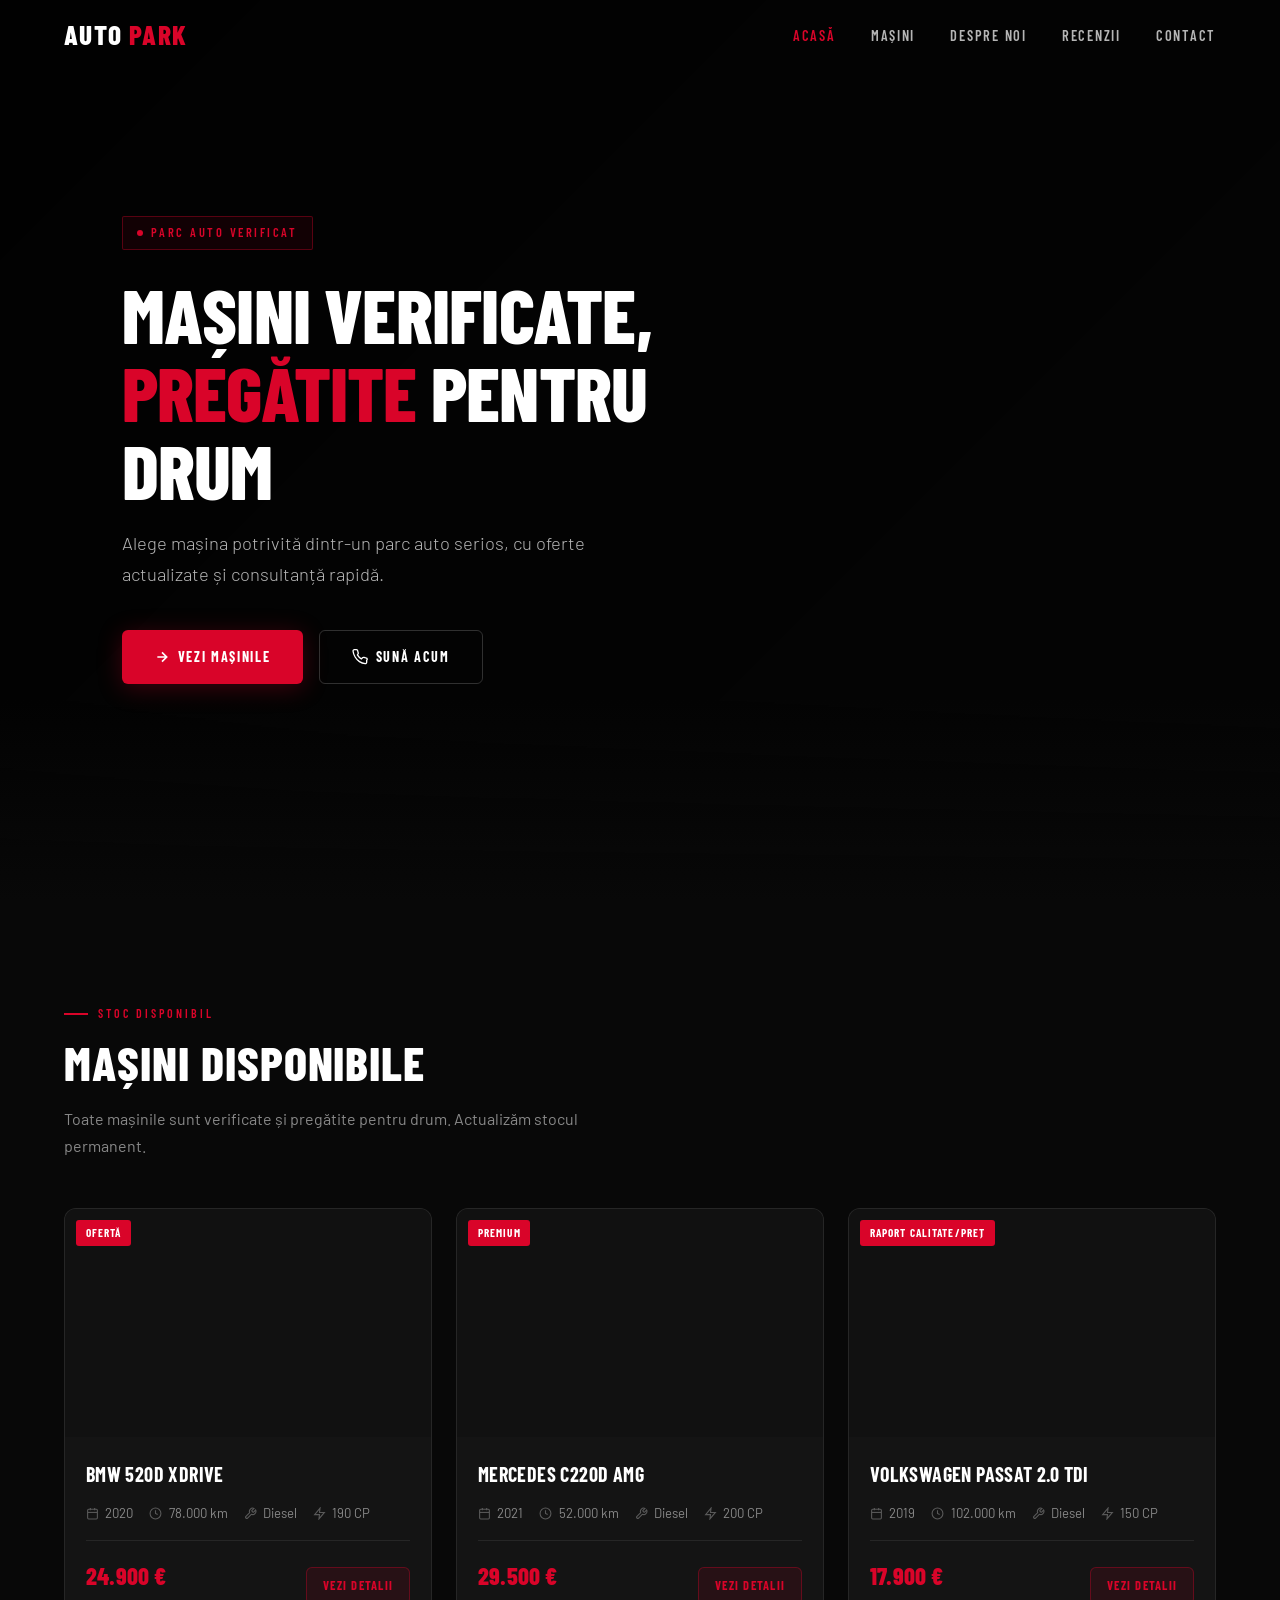
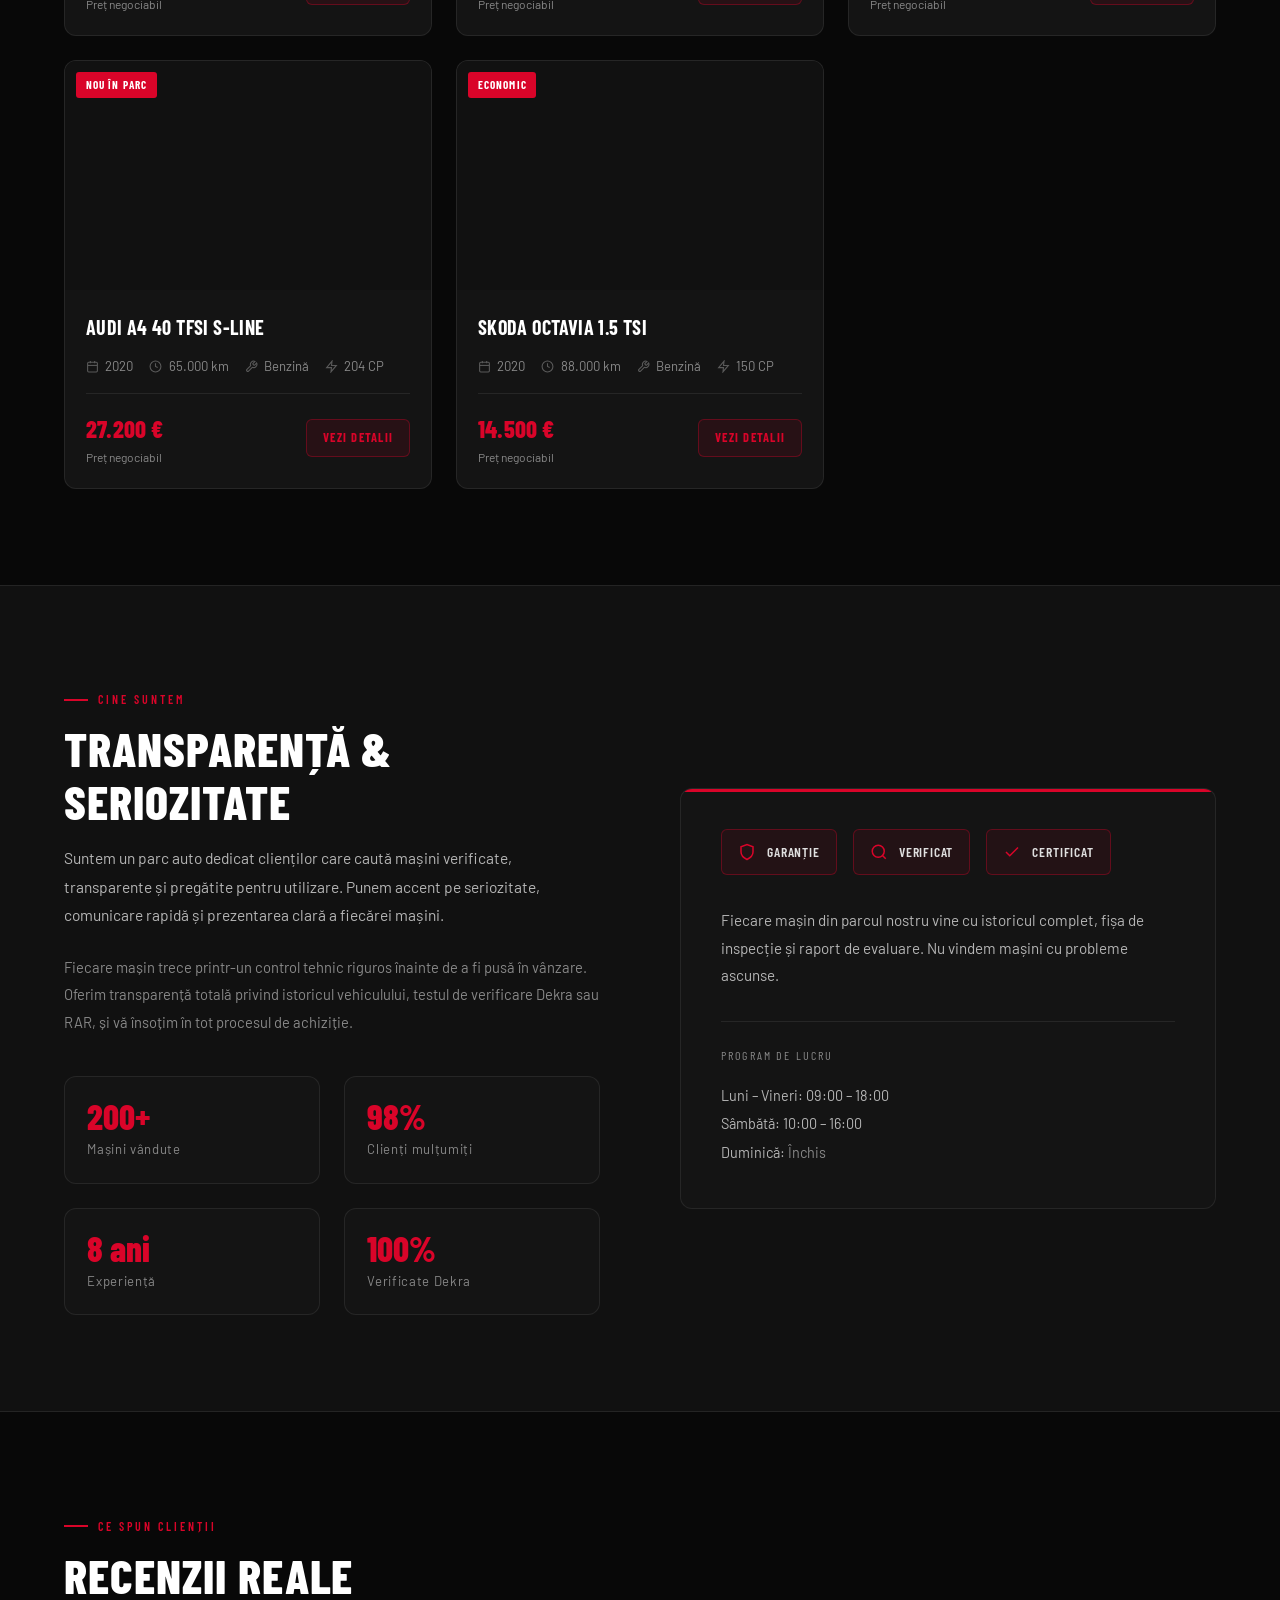
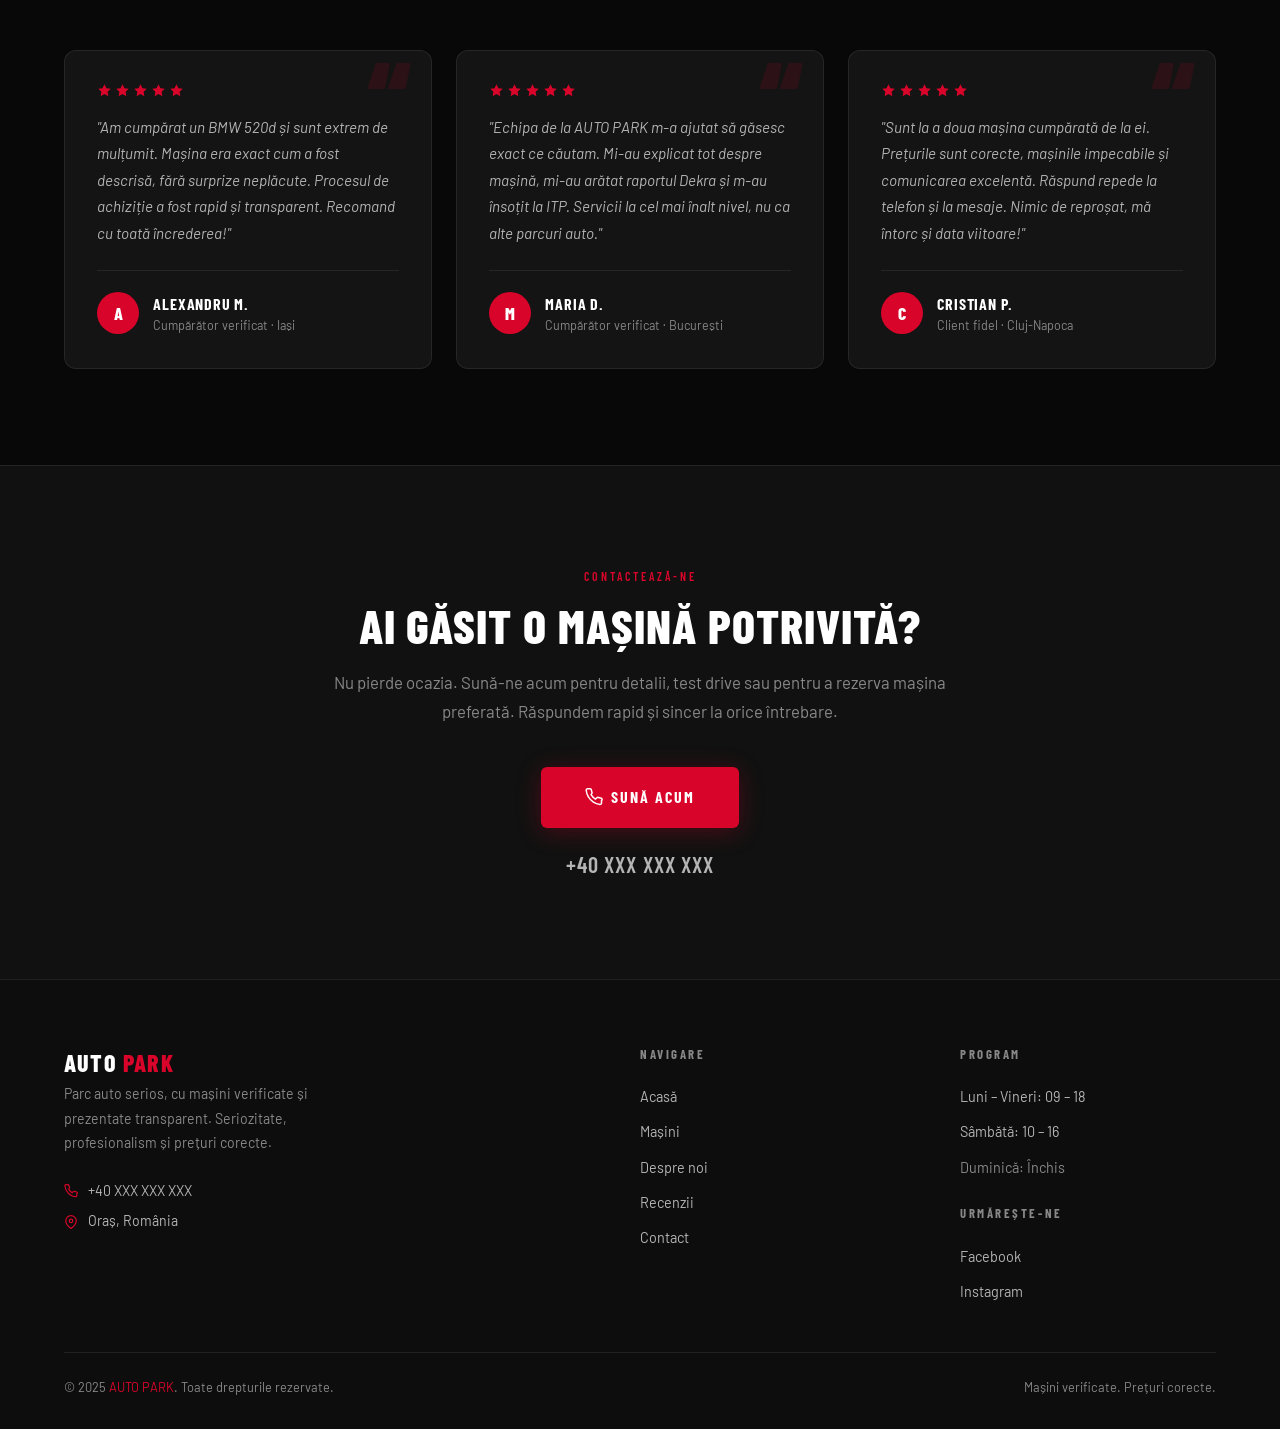
==== index.html @ 34a56a8b "Add files via upload" ====
<!DOCTYPE html>
<html lang="ro">
<head>
  <meta charset="UTF-8">
  <meta name="viewport" content="width=device-width, initial-scale=1.0">

  <!-- SEO Meta Tags -->
  <title>Parc Auto | Mașini Verificate de Vânzare</title>
  <meta name="description" content="Descoperă mașini verificate, pregătite pentru drum, disponibile într-un parc auto serios. Vezi ofertele și sună pentru detalii.">
  <meta name="keywords" content="parc auto, masini de vanzare, autoturisme second hand, dealer auto, masini verificate">
  <meta name="author" content="AUTO PARK">
  <meta name="robots" content="index, follow">

  <!-- Open Graph -->
  <meta property="og:title" content="Parc Auto | Mașini Verificate de Vânzare">
  <meta property="og:description" content="Descoperă mașini verificate, pregătite pentru drum, disponibile într-un parc auto serios. Vezi ofertele și sună pentru detalii.">
  <meta property="og:type" content="website">
  <meta property="og:url" content="https://autopark.ro/">
  <meta property="og:image" content="masina1.jpg">

  <link rel="stylesheet" href="style.css">
</head>
<body data-page="index">

  <!-- ===== NAVBAR ===== -->
  <nav class="navbar" id="navbar">
    <a href="index.html" class="nav-logo">AUTO <span>PARK</span></a>
    <ul class="nav-links">
      <li><a href="index.html" class="active">Acasă</a></li>
      <li><a href="#masini">Mașini</a></li>
      <li><a href="#despre">Despre noi</a></li>
      <li><a href="#recenzii">Recenzii</a></li>
      <li><a href="#contact">Contact</a></li>
    </ul>
    <button class="hamburger" id="hamburger" aria-label="Meniu" aria-expanded="false">
      <span></span><span></span><span></span>
    </button>
  </nav>

  <!-- Mobile Menu -->
  <nav class="mobile-menu" id="mobileMenu" aria-label="Meniu mobil">
    <a href="index.html">Acasă</a>
    <a href="#masini">Mașini</a>
    <a href="#despre">Despre noi</a>
    <a href="#recenzii">Recenzii</a>
    <a href="#contact">Contact</a>
  </nav>

  <!-- ===== HERO ===== -->
  <section class="hero">
    <div class="hero-video-wrap">
      <video
        src="video.mp4"
        autoplay
        muted
        loop
        playsinline
        preload="auto"
        aria-hidden="true"
      ></video>
    </div>
    <div class="hero-overlay"></div>
    <div class="hero-content">
      <div class="hero-badge fade-in-up">Parc auto verificat</div>
      <h1 class="hero-title fade-in-up delay-1">
        Mașini verificate,<br><em>pregătite</em> pentru drum
      </h1>
      <p class="hero-subtitle fade-in-up delay-2">
        Alege mașina potrivită dintr-un parc auto serios, cu oferte actualizate și consultanță rapidă.
      </p>
      <div class="hero-actions fade-in-up delay-3">
        <a href="#masini" class="btn btn-primary">
          <svg width="16" height="16" viewBox="0 0 24 24" fill="none" stroke="currentColor" stroke-width="2.5"><path d="M5 12h14M12 5l7 7-7 7"/></svg>
          Vezi mașinile
        </a>
        <a href="tel:+40XXXXXXXXX" class="btn btn-outline">
          <svg width="16" height="16" viewBox="0 0 24 24" fill="none" stroke="currentColor" stroke-width="2"><path d="M22 16.92v3a2 2 0 0 1-2.18 2 19.79 19.79 0 0 1-8.63-3.07A19.5 19.5 0 0 1 4.69 12a19.79 19.79 0 0 1-3.07-8.67A2 2 0 0 1 3.59 1h3a2 2 0 0 1 2 1.72c.127.96.361 1.903.7 2.81a2 2 0 0 1-.45 2.11L8.09 8.91a16 16 0 0 0 5.94 5.94l1.77-1.77a2 2 0 0 1 2.11-.45c.907.339 1.85.573 2.81.7A2 2 0 0 1 22 16.92z"/></svg>
          Sună acum
        </a>
      </div>
    </div>
  </section>

  <!-- ===== CARS SECTION ===== -->
  <section class="cars-section" id="masini">
    <div class="cars-header">
      <div>
        <div class="section-label">Stoc disponibil</div>
        <h2 class="section-title">Mașini disponibile</h2>
        <p class="section-sub">Toate mașinile sunt verificate și pregătite pentru drum. Actualizăm stocul permanent.</p>
      </div>
    </div>
    <div class="cars-grid" id="carsGrid">
      <!-- populated by script.js -->
    </div>
  </section>

  <!-- ===== DESPRE NOI ===== -->
  <section class="about-section" id="despre">
    <div class="about-inner">
      <div class="about-text">
        <div class="section-label">Cine suntem</div>
        <h2 class="section-title">Transparență &amp; seriozitate</h2>
        <p style="color: var(--muted-light); line-height: 1.85; margin-bottom: 1.5rem; font-size: 0.97rem;">
          Suntem un parc auto dedicat clienților care caută mașini verificate, transparente și pregătite pentru utilizare. Punem accent pe seriozitate, comunicare rapidă și prezentarea clară a fiecărei mașini.
        </p>
        <p style="color: var(--muted); line-height: 1.85; font-size: 0.92rem;">
          Fiecare mașin trece printr-un control tehnic riguros înainte de a fi pusă în vânzare. Oferim transparență totală privind istoricul vehiculului, testul de verificare Dekra sau RAR, și vă însoțim în tot procesul de achiziție.
        </p>

        <div class="about-stats">
          <div class="stat-box">
            <div class="stat-number">200+</div>
            <div class="stat-label">Mașini vândute</div>
          </div>
          <div class="stat-box">
            <div class="stat-number">98%</div>
            <div class="stat-label">Clienți mulțumiți</div>
          </div>
          <div class="stat-box">
            <div class="stat-number">8 ani</div>
            <div class="stat-label">Experiență</div>
          </div>
          <div class="stat-box">
            <div class="stat-number">100%</div>
            <div class="stat-label">Verificate Dekra</div>
          </div>
        </div>
      </div>

      <div class="about-visual">
        <div class="about-visual-card">
          <div class="about-icon-row">
            <div class="about-icon-item">
              <svg viewBox="0 0 24 24" fill="none" stroke="currentColor" stroke-width="2"><path d="M12 22s8-4 8-10V5l-8-3-8 3v7c0 6 8 10 8 10z"/></svg>
              <span>Garanție</span>
            </div>
            <div class="about-icon-item">
              <svg viewBox="0 0 24 24" fill="none" stroke="currentColor" stroke-width="2"><circle cx="11" cy="11" r="8"/><line x1="21" y1="21" x2="16.65" y2="16.65"/></svg>
              <span>Verificat</span>
            </div>
            <div class="about-icon-item">
              <svg viewBox="0 0 24 24" fill="none" stroke="currentColor" stroke-width="2"><polyline points="20 6 9 17 4 12"/></svg>
              <span>Certificat</span>
            </div>
          </div>
          <p class="about-desc">
            Fiecare mașin din parcul nostru vine cu istoricul complet, fișa de inspecție și raport de evaluare. Nu vindem mașini cu probleme ascunse.
          </p>
          <div style="margin-top: 2rem; padding-top: 1.5rem; border-top: 1px solid var(--border);">
            <div style="font-family: var(--font-display); font-size: 0.75rem; letter-spacing: 0.18em; text-transform: uppercase; color: var(--muted); margin-bottom: 1rem;">Program de lucru</div>
            <div style="font-size: 0.9rem; color: var(--muted-light); line-height: 2;">
              Luni – Vineri: 09:00 – 18:00<br>
              Sâmbătă: 10:00 – 16:00<br>
              Duminică: <span style="color: var(--muted);">Închis</span>
            </div>
          </div>
        </div>
      </div>
    </div>
  </section>

  <!-- ===== RECENZII ===== -->
  <section class="reviews-section" id="recenzii">
    <div class="section-label">Ce spun clienții</div>
    <h2 class="section-title">Recenzii reale</h2>

    <div class="reviews-grid">

      <div class="review-card">
        <div class="review-stars">
          <svg viewBox="0 0 24 24"><path d="M12 2l3.09 6.26L22 9.27l-5 4.87 1.18 6.88L12 17.77l-6.18 3.25L7 14.14 2 9.27l6.91-1.01L12 2z"/></svg>
          <svg viewBox="0 0 24 24"><path d="M12 2l3.09 6.26L22 9.27l-5 4.87 1.18 6.88L12 17.77l-6.18 3.25L7 14.14 2 9.27l6.91-1.01L12 2z"/></svg>
          <svg viewBox="0 0 24 24"><path d="M12 2l3.09 6.26L22 9.27l-5 4.87 1.18 6.88L12 17.77l-6.18 3.25L7 14.14 2 9.27l6.91-1.01L12 2z"/></svg>
          <svg viewBox="0 0 24 24"><path d="M12 2l3.09 6.26L22 9.27l-5 4.87 1.18 6.88L12 17.77l-6.18 3.25L7 14.14 2 9.27l6.91-1.01L12 2z"/></svg>
          <svg viewBox="0 0 24 24"><path d="M12 2l3.09 6.26L22 9.27l-5 4.87 1.18 6.88L12 17.77l-6.18 3.25L7 14.14 2 9.27l6.91-1.01L12 2z"/></svg>
        </div>
        <p class="review-text">
          "Am cumpărat un BMW 520d și sunt extrem de mulțumit. Mașina era exact cum a fost descrisă, fără surprize neplăcute. Procesul de achiziție a fost rapid și transparent. Recomand cu toată încrederea!"
        </p>
        <div class="review-author">
          <div class="review-avatar">A</div>
          <div>
            <div class="review-name">Alexandru M.</div>
            <div class="review-meta">Cumpărător verificat · Iași</div>
          </div>
        </div>
      </div>

      <div class="review-card">
        <div class="review-stars">
          <svg viewBox="0 0 24 24"><path d="M12 2l3.09 6.26L22 9.27l-5 4.87 1.18 6.88L12 17.77l-6.18 3.25L7 14.14 2 9.27l6.91-1.01L12 2z"/></svg>
          <svg viewBox="0 0 24 24"><path d="M12 2l3.09 6.26L22 9.27l-5 4.87 1.18 6.88L12 17.77l-6.18 3.25L7 14.14 2 9.27l6.91-1.01L12 2z"/></svg>
          <svg viewBox="0 0 24 24"><path d="M12 2l3.09 6.26L22 9.27l-5 4.87 1.18 6.88L12 17.77l-6.18 3.25L7 14.14 2 9.27l6.91-1.01L12 2z"/></svg>
          <svg viewBox="0 0 24 24"><path d="M12 2l3.09 6.26L22 9.27l-5 4.87 1.18 6.88L12 17.77l-6.18 3.25L7 14.14 2 9.27l6.91-1.01L12 2z"/></svg>
          <svg viewBox="0 0 24 24"><path d="M12 2l3.09 6.26L22 9.27l-5 4.87 1.18 6.88L12 17.77l-6.18 3.25L7 14.14 2 9.27l6.91-1.01L12 2z"/></svg>
        </div>
        <p class="review-text">
          "Echipa de la AUTO PARK m-a ajutat să găsesc exact ce căutam. Mi-au explicat tot despre mașină, mi-au arătat raportul Dekra și m-au însoțit la ITP. Servicii la cel mai înalt nivel, nu ca alte parcuri auto."
        </p>
        <div class="review-author">
          <div class="review-avatar">M</div>
          <div>
            <div class="review-name">Maria D.</div>
            <div class="review-meta">Cumpărător verificat · București</div>
          </div>
        </div>
      </div>

      <div class="review-card">
        <div class="review-stars">
          <svg viewBox="0 0 24 24"><path d="M12 2l3.09 6.26L22 9.27l-5 4.87 1.18 6.88L12 17.77l-6.18 3.25L7 14.14 2 9.27l6.91-1.01L12 2z"/></svg>
          <svg viewBox="0 0 24 24"><path d="M12 2l3.09 6.26L22 9.27l-5 4.87 1.18 6.88L12 17.77l-6.18 3.25L7 14.14 2 9.27l6.91-1.01L12 2z"/></svg>
          <svg viewBox="0 0 24 24"><path d="M12 2l3.09 6.26L22 9.27l-5 4.87 1.18 6.88L12 17.77l-6.18 3.25L7 14.14 2 9.27l6.91-1.01L12 2z"/></svg>
          <svg viewBox="0 0 24 24"><path d="M12 2l3.09 6.26L22 9.27l-5 4.87 1.18 6.88L12 17.77l-6.18 3.25L7 14.14 2 9.27l6.91-1.01L12 2z"/></svg>
          <svg viewBox="0 0 24 24"><path d="M12 2l3.09 6.26L22 9.27l-5 4.87 1.18 6.88L12 17.77l-6.18 3.25L7 14.14 2 9.27l6.91-1.01L12 2z"/></svg>
        </div>
        <p class="review-text">
          "Sunt la a doua mașina cumpărată de la ei. Prețurile sunt corecte, mașinile impecabile și comunicarea excelentă. Răspund repede la telefon și la mesaje. Nimic de reproșat, mă întorc și data viitoare!"
        </p>
        <div class="review-author">
          <div class="review-avatar">C</div>
          <div>
            <div class="review-name">Cristian P.</div>
            <div class="review-meta">Client fidel · Cluj-Napoca</div>
          </div>
        </div>
      </div>

    </div>
  </section>

  <!-- ===== CONTACT / CTA ===== -->
  <section class="cta-section" id="contact">
    <div class="cta-inner">
      <div class="section-label">Contactează-ne</div>
      <h2 class="section-title">Ai găsit o mașină potrivită?</h2>
      <p>
        Nu pierde ocazia. Sună-ne acum pentru detalii, test drive sau pentru a rezerva mașina preferată. Răspundem rapid și sincer la orice întrebare.
      </p>
      <a href="tel:+40XXXXXXXXX" class="btn btn-primary btn-lg">
        <svg width="18" height="18" viewBox="0 0 24 24" fill="none" stroke="currentColor" stroke-width="2"><path d="M22 16.92v3a2 2 0 0 1-2.18 2 19.79 19.79 0 0 1-8.63-3.07A19.5 19.5 0 0 1 4.69 12a19.79 19.79 0 0 1-3.07-8.67A2 2 0 0 1 3.59 1h3a2 2 0 0 1 2 1.72c.127.96.361 1.903.7 2.81a2 2 0 0 1-.45 2.11L8.09 8.91a16 16 0 0 0 5.94 5.94l1.77-1.77a2 2 0 0 1 2.11-.45c.907.339 1.85.573 2.81.7A2 2 0 0 1 22 16.92z"/></svg>
        Sună acum
      </a>
      <div class="cta-number">+40 XXX XXX XXX</div>
    </div>
  </section>

  <!-- ===== FOOTER ===== -->
  <footer class="footer">
    <div class="footer-inner">
      <div class="footer-brand">
        <a href="index.html" class="nav-logo">AUTO <span>PARK</span></a>
        <p>Parc auto serios, cu mașini verificate și prezentate transparent. Seriozitate, profesionalism și prețuri corecte.</p>
        <div class="footer-contact-item">
          <svg viewBox="0 0 24 24" fill="none" stroke="currentColor" stroke-width="2"><path d="M22 16.92v3a2 2 0 0 1-2.18 2 19.79 19.79 0 0 1-8.63-3.07A19.5 19.5 0 0 1 4.69 12a19.79 19.79 0 0 1-3.07-8.67A2 2 0 0 1 3.59 1h3a2 2 0 0 1 2 1.72c.127.96.361 1.903.7 2.81a2 2 0 0 1-.45 2.11L8.09 8.91a16 16 0 0 0 5.94 5.94l1.77-1.77a2 2 0 0 1 2.11-.45c.907.339 1.85.573 2.81.7A2 2 0 0 1 22 16.92z"/></svg>
          +40 XXX XXX XXX
        </div>
        <div class="footer-contact-item">
          <svg viewBox="0 0 24 24" fill="none" stroke="currentColor" stroke-width="2"><path d="M21 10c0 7-9 13-9 13s-9-6-9-13a9 9 0 0 1 18 0z"/><circle cx="12" cy="10" r="3"/></svg>
          Oraș, România
        </div>
      </div>

      <div class="footer-col">
        <h4>Navigare</h4>
        <ul>
          <li><a href="index.html">Acasă</a></li>
          <li><a href="#masini">Mașini</a></li>
          <li><a href="#despre">Despre noi</a></li>
          <li><a href="#recenzii">Recenzii</a></li>
          <li><a href="#contact">Contact</a></li>
        </ul>
      </div>

      <div class="footer-col">
        <h4>Program</h4>
        <ul>
          <li><a href="#">Luni – Vineri: 09 – 18</a></li>
          <li><a href="#">Sâmbătă: 10 – 16</a></li>
          <li><a href="#" style="color: var(--muted);">Duminică: Închis</a></li>
        </ul>
        <div style="margin-top: 1.5rem;">
          <h4>Urmărește-ne</h4>
          <ul>
            <li><a href="#">Facebook</a></li>
            <li><a href="#">Instagram</a></li>
          </ul>
        </div>
      </div>
    </div>

    <div class="footer-bottom">
      <p class="footer-copy">© 2025 <span>AUTO PARK</span>. Toate drepturile rezervate.</p>
      <p class="footer-copy">Mașini verificate. Prețuri corecte.</p>
    </div>
  </footer>

  <script src="script.js"></script>
</body>
</html>
---- style.css ----
/* ===== FONTS ===== */
@import url('https://fonts.googleapis.com/css2?family=Barlow+Condensed:wght@400;600;700;800&family=Barlow:wght@300;400;500;600&display=swap');

/* ===== VARIABLES ===== */
:root {
  --bg: #080808;
  --bg-secondary: #111111;
  --bg-tertiary: #0d0d0d;
  --card: #141414;
  --card-hover: #1a1a1a;
  --text: #ffffff;
  --text-dim: #e0e0e0;
  --muted: #888888;
  --muted-light: #b5b5b5;
  --primary: #d90429;
  --primary-hover: #ef233c;
  --primary-dark: #a80220;
  --border: rgba(255,255,255,0.08);
  --border-hover: rgba(255,255,255,0.18);
  --border-red: rgba(217,4,41,0.35);
  --overlay: rgba(0,0,0,0.72);
  --overlay-heavy: rgba(0,0,0,0.88);
  --shadow-card: 0 4px 32px rgba(0,0,0,0.6);
  --shadow-red: 0 4px 24px rgba(217,4,41,0.28);
  --radius: 6px;
  --radius-lg: 12px;
  --font-display: 'Barlow Condensed', sans-serif;
  --font-body: 'Barlow', sans-serif;
  --nav-h: 70px;
  --transition: 0.22s cubic-bezier(0.4,0,0.2,1);
}

/* ===== RESET ===== */
*, *::before, *::after {
  margin: 0;
  padding: 0;
  box-sizing: border-box;
}

html {
  scroll-behavior: smooth;
  font-size: 16px;
}

body {
  background-color: var(--bg);
  color: var(--text);
  font-family: var(--font-body);
  line-height: 1.6;
  overflow-x: hidden;
  -webkit-font-smoothing: antialiased;
}

img {
  display: block;
  max-width: 100%;
}

a {
  text-decoration: none;
  color: inherit;
}

ul {
  list-style: none;
}

/* ===== SCROLLBAR ===== */
::-webkit-scrollbar { width: 6px; }
::-webkit-scrollbar-track { background: var(--bg); }
::-webkit-scrollbar-thumb { background: var(--primary); border-radius: 3px; }

/* ===== SELECTION ===== */
::selection { background: var(--primary); color: var(--text); }

/* ===== NAVBAR ===== */
.navbar {
  position: fixed;
  top: 0;
  left: 0;
  right: 0;
  z-index: 1000;
  height: var(--nav-h);
  display: flex;
  align-items: center;
  padding: 0 5%;
  background: transparent;
  transition: background var(--transition), box-shadow var(--transition);
}

.navbar.scrolled {
  background: rgba(8,8,8,0.97);
  box-shadow: 0 1px 0 var(--border);
  backdrop-filter: blur(12px);
  -webkit-backdrop-filter: blur(12px);
}

.nav-logo {
  font-family: var(--font-display);
  font-size: 1.7rem;
  font-weight: 800;
  letter-spacing: 0.05em;
  text-transform: uppercase;
  color: var(--text);
  flex-shrink: 0;
}

.nav-logo span {
  color: var(--primary);
}

.nav-links {
  display: flex;
  align-items: center;
  gap: 2.2rem;
  margin-left: auto;
}

.nav-links a {
  font-family: var(--font-display);
  font-size: 0.9rem;
  font-weight: 600;
  letter-spacing: 0.12em;
  text-transform: uppercase;
  color: var(--muted-light);
  transition: color var(--transition);
  position: relative;
}

.nav-links a::after {
  content: '';
  position: absolute;
  bottom: -4px;
  left: 0;
  right: 0;
  height: 2px;
  background: var(--primary);
  transform: scaleX(0);
  transition: transform var(--transition);
  transform-origin: right;
}

.nav-links a:hover {
  color: var(--text);
}

.nav-links a:hover::after {
  transform: scaleX(1);
  transform-origin: left;
}

.nav-links a.active {
  color: var(--primary);
}

.hamburger {
  display: none;
  flex-direction: column;
  justify-content: center;
  gap: 5px;
  width: 32px;
  height: 32px;
  cursor: pointer;
  margin-left: auto;
  background: none;
  border: none;
  padding: 0;
}

.hamburger span {
  display: block;
  width: 100%;
  height: 2px;
  background: var(--text);
  transition: transform var(--transition), opacity var(--transition), width var(--transition);
  transform-origin: center;
}

.hamburger.open span:nth-child(1) { transform: translateY(7px) rotate(45deg); }
.hamburger.open span:nth-child(2) { opacity: 0; width: 0; }
.hamburger.open span:nth-child(3) { transform: translateY(-7px) rotate(-45deg); }

.mobile-menu {
  display: none;
  position: fixed;
  top: var(--nav-h);
  left: 0;
  right: 0;
  background: rgba(8,8,8,0.98);
  backdrop-filter: blur(16px);
  -webkit-backdrop-filter: blur(16px);
  border-bottom: 1px solid var(--border);
  z-index: 999;
  padding: 1.5rem 5% 2rem;
  flex-direction: column;
  gap: 0;
  transform: translateY(-10px);
  opacity: 0;
  transition: opacity var(--transition), transform var(--transition);
}

.mobile-menu.open {
  display: flex;
  opacity: 1;
  transform: translateY(0);
}

.mobile-menu a {
  font-family: var(--font-display);
  font-size: 1.5rem;
  font-weight: 700;
  letter-spacing: 0.08em;
  text-transform: uppercase;
  color: var(--muted-light);
  padding: 1rem 0;
  border-bottom: 1px solid var(--border);
  transition: color var(--transition), padding-left var(--transition);
}

.mobile-menu a:hover {
  color: var(--primary);
  padding-left: 0.5rem;
}

.mobile-menu a:last-child {
  border-bottom: none;
}

/* ===== HERO ===== */
.hero {
  position: relative;
  height: 100svh;
  min-height: 600px;
  display: flex;
  align-items: center;
  overflow: hidden;
}

.hero-video-wrap {
  position: absolute;
  inset: 0;
  z-index: 0;
}

.hero-video-wrap video {
  width: 100%;
  height: 100%;
  object-fit: cover;
  object-position: center;
}

.hero-overlay {
  position: absolute;
  inset: 0;
  background: linear-gradient(
    135deg,
    rgba(0,0,0,0.82) 0%,
    rgba(0,0,0,0.55) 50%,
    rgba(0,0,0,0.4) 100%
  );
  z-index: 1;
}

.hero-overlay::after {
  content: '';
  position: absolute;
  bottom: 0;
  left: 0;
  right: 0;
  height: 200px;
  background: linear-gradient(to top, var(--bg), transparent);
}

.hero-content {
  position: relative;
  z-index: 2;
  padding: 0 5%;
  max-width: 760px;
}

.hero-badge {
  display: inline-flex;
  align-items: center;
  gap: 0.5rem;
  font-family: var(--font-display);
  font-size: 0.78rem;
  font-weight: 600;
  letter-spacing: 0.2em;
  text-transform: uppercase;
  color: var(--primary);
  border: 1px solid var(--border-red);
  border-radius: 2px;
  padding: 0.35rem 0.9rem;
  margin-bottom: 1.5rem;
  background: rgba(217,4,41,0.08);
}

.hero-badge::before {
  content: '';
  width: 6px;
  height: 6px;
  border-radius: 50%;
  background: var(--primary);
  animation: pulse-dot 1.8s ease-in-out infinite;
}

@keyframes pulse-dot {
  0%, 100% { opacity: 1; transform: scale(1); }
  50% { opacity: 0.4; transform: scale(0.7); }
}

.hero-title {
  font-family: var(--font-display);
  font-size: clamp(2.8rem, 6vw, 5.2rem);
  font-weight: 800;
  line-height: 1.02;
  letter-spacing: -0.01em;
  text-transform: uppercase;
  color: var(--text);
  margin-bottom: 1.2rem;
}

.hero-title em {
  font-style: normal;
  color: var(--primary);
}

.hero-subtitle {
  font-size: clamp(1rem, 1.8vw, 1.15rem);
  font-weight: 300;
  color: var(--muted-light);
  max-width: 500px;
  margin-bottom: 2.5rem;
  line-height: 1.7;
}

.hero-actions {
  display: flex;
  gap: 1rem;
  flex-wrap: wrap;
}

/* ===== BUTTONS ===== */
.btn {
  display: inline-flex;
  align-items: center;
  justify-content: center;
  gap: 0.5rem;
  font-family: var(--font-display);
  font-size: 0.88rem;
  font-weight: 700;
  letter-spacing: 0.12em;
  text-transform: uppercase;
  border: none;
  cursor: pointer;
  border-radius: var(--radius);
  transition: all var(--transition);
  white-space: nowrap;
  text-decoration: none;
}

.btn-primary {
  padding: 0.9rem 2rem;
  background: var(--primary);
  color: var(--text);
  box-shadow: var(--shadow-red);
}

.btn-primary:hover {
  background: var(--primary-hover);
  transform: translateY(-2px);
  box-shadow: 0 8px 32px rgba(217,4,41,0.45);
}

.btn-primary:active {
  transform: translateY(0);
}

.btn-outline {
  padding: 0.9rem 2rem;
  background: transparent;
  color: var(--text);
  border: 1px solid var(--border-hover);
}

.btn-outline:hover {
  background: rgba(255,255,255,0.06);
  border-color: rgba(255,255,255,0.3);
  transform: translateY(-2px);
}

.btn-outline-red {
  padding: 0.9rem 2rem;
  background: transparent;
  color: var(--primary);
  border: 1px solid var(--border-red);
}

.btn-outline-red:hover {
  background: rgba(217,4,41,0.1);
  border-color: var(--primary);
  transform: translateY(-2px);
}

.btn-lg {
  padding: 1.1rem 2.8rem;
  font-size: 1rem;
}

/* ===== SECTION BASE ===== */
section {
  padding: 6rem 5%;
}

.section-label {
  display: inline-flex;
  align-items: center;
  gap: 0.6rem;
  font-family: var(--font-display);
  font-size: 0.75rem;
  font-weight: 600;
  letter-spacing: 0.25em;
  text-transform: uppercase;
  color: var(--primary);
  margin-bottom: 0.8rem;
}

.section-label::before {
  content: '';
  display: block;
  width: 24px;
  height: 2px;
  background: var(--primary);
}

.section-title {
  font-family: var(--font-display);
  font-size: clamp(2rem, 4vw, 3rem);
  font-weight: 800;
  text-transform: uppercase;
  letter-spacing: 0.02em;
  color: var(--text);
  line-height: 1.1;
  margin-bottom: 1rem;
}

.section-sub {
  color: var(--muted);
  font-size: 1rem;
  max-width: 520px;
  line-height: 1.7;
}

/* ===== CARS SECTION ===== */
.cars-section {
  background: var(--bg);
}

.cars-header {
  display: flex;
  align-items: flex-end;
  justify-content: space-between;
  gap: 2rem;
  margin-bottom: 3rem;
  flex-wrap: wrap;
}

.cars-grid {
  display: grid;
  grid-template-columns: repeat(auto-fill, minmax(280px, 1fr));
  gap: 1.5rem;
}

/* ===== CAR CARD ===== */
.car-card {
  background: var(--card);
  border: 1px solid var(--border);
  border-radius: var(--radius-lg);
  overflow: hidden;
  cursor: pointer;
  transition: border-color var(--transition), transform var(--transition), box-shadow var(--transition);
  text-decoration: none;
  color: inherit;
  display: flex;
  flex-direction: column;
}

.car-card:hover {
  border-color: var(--border-red);
  transform: translateY(-6px);
  box-shadow: 0 16px 48px rgba(0,0,0,0.5), 0 0 0 1px rgba(217,4,41,0.1);
}

.car-card-img {
  position: relative;
  width: 100%;
  aspect-ratio: 16/10;
  overflow: hidden;
  background: var(--bg-secondary);
}

.car-card-img img {
  width: 100%;
  height: 100%;
  object-fit: cover;
  transition: transform 0.5s cubic-bezier(0.4,0,0.2,1);
}

.car-card:hover .car-card-img img {
  transform: scale(1.06);
}

.car-card-badge {
  position: absolute;
  top: 0.7rem;
  left: 0.7rem;
  background: var(--primary);
  color: var(--text);
  font-family: var(--font-display);
  font-size: 0.7rem;
  font-weight: 700;
  letter-spacing: 0.1em;
  text-transform: uppercase;
  padding: 0.25rem 0.6rem;
  border-radius: 3px;
}

.car-card-body {
  padding: 1.3rem;
  flex: 1;
  display: flex;
  flex-direction: column;
}

.car-card-name {
  font-family: var(--font-display);
  font-size: 1.25rem;
  font-weight: 700;
  letter-spacing: 0.02em;
  text-transform: uppercase;
  color: var(--text);
  margin-bottom: 0.8rem;
}

.car-card-specs {
  display: flex;
  flex-wrap: wrap;
  gap: 0.4rem 1rem;
  margin-bottom: 1rem;
}

.car-spec-item {
  display: flex;
  align-items: center;
  gap: 0.4rem;
  font-size: 0.82rem;
  color: var(--muted);
}

.car-spec-item svg {
  width: 13px;
  height: 13px;
  flex-shrink: 0;
  opacity: 0.6;
}

.car-card-footer {
  display: flex;
  align-items: center;
  justify-content: space-between;
  margin-top: auto;
  padding-top: 1rem;
  border-top: 1px solid var(--border);
}

.car-price {
  font-family: var(--font-display);
  font-size: 1.5rem;
  font-weight: 800;
  color: var(--primary);
  letter-spacing: 0.01em;
}

.car-price-sub {
  font-size: 0.75rem;
  color: var(--muted);
  font-weight: 400;
  letter-spacing: 0;
}

.btn-card {
  font-family: var(--font-display);
  font-size: 0.78rem;
  font-weight: 700;
  letter-spacing: 0.1em;
  text-transform: uppercase;
  color: var(--primary);
  background: rgba(217,4,41,0.1);
  border: 1px solid var(--border-red);
  padding: 0.5rem 1rem;
  border-radius: var(--radius);
  cursor: pointer;
  transition: all var(--transition);
  text-decoration: none;
  white-space: nowrap;
}

.btn-card:hover {
  background: var(--primary);
  color: var(--text);
  border-color: var(--primary);
}

/* ===== ABOUT SECTION ===== */
.about-section {
  background: var(--bg-secondary);
  border-top: 1px solid var(--border);
  border-bottom: 1px solid var(--border);
}

.about-inner {
  display: grid;
  grid-template-columns: 1fr 1fr;
  gap: 5rem;
  align-items: center;
  max-width: 1200px;
  margin: 0 auto;
}

.about-stats {
  display: grid;
  grid-template-columns: 1fr 1fr;
  gap: 1.5rem;
  margin-top: 2.5rem;
}

.stat-box {
  background: var(--card);
  border: 1px solid var(--border);
  border-radius: var(--radius-lg);
  padding: 1.4rem;
  transition: border-color var(--transition);
}

.stat-box:hover {
  border-color: var(--border-red);
}

.stat-number {
  font-family: var(--font-display);
  font-size: 2.2rem;
  font-weight: 800;
  color: var(--primary);
  line-height: 1;
  margin-bottom: 0.3rem;
}

.stat-label {
  font-size: 0.82rem;
  color: var(--muted);
  letter-spacing: 0.05em;
}

.about-visual {
  position: relative;
}

.about-visual-card {
  background: var(--card);
  border: 1px solid var(--border);
  border-radius: var(--radius-lg);
  padding: 2.5rem;
  position: relative;
  overflow: hidden;
}

.about-visual-card::before {
  content: '';
  position: absolute;
  top: 0;
  left: 0;
  right: 0;
  height: 3px;
  background: var(--primary);
}

.about-icon-row {
  display: flex;
  gap: 1rem;
  margin-bottom: 2rem;
  flex-wrap: wrap;
}

.about-icon-item {
  display: flex;
  align-items: center;
  gap: 0.7rem;
  background: rgba(217,4,41,0.08);
  border: 1px solid var(--border-red);
  border-radius: var(--radius);
  padding: 0.7rem 1rem;
}

.about-icon-item svg {
  width: 18px;
  height: 18px;
  color: var(--primary);
  flex-shrink: 0;
}

.about-icon-item span {
  font-family: var(--font-display);
  font-size: 0.85rem;
  font-weight: 600;
  letter-spacing: 0.06em;
  text-transform: uppercase;
  color: var(--text-dim);
}

.about-desc {
  font-size: 0.95rem;
  color: var(--muted-light);
  line-height: 1.8;
}

/* ===== TESTIMONIALS ===== */
.reviews-section {
  background: var(--bg);
}

.reviews-grid {
  display: grid;
  grid-template-columns: repeat(3, 1fr);
  gap: 1.5rem;
  margin-top: 3rem;
}

.review-card {
  background: var(--card);
  border: 1px solid var(--border);
  border-radius: var(--radius-lg);
  padding: 2rem;
  position: relative;
  overflow: hidden;
  transition: border-color var(--transition), transform var(--transition);
}

.review-card:hover {
  border-color: var(--border-red);
  transform: translateY(-4px);
}

.review-card::before {
  content: '\201C';
  position: absolute;
  top: -10px;
  right: 20px;
  font-family: var(--font-display);
  font-size: 7rem;
  font-weight: 800;
  color: var(--primary);
  opacity: 0.12;
  line-height: 1;
  pointer-events: none;
  user-select: none;
}

.review-stars {
  display: flex;
  gap: 3px;
  margin-bottom: 1rem;
}

.review-stars svg {
  width: 15px;
  height: 15px;
  color: var(--primary);
  fill: var(--primary);
}

.review-text {
  font-size: 0.95rem;
  color: var(--muted-light);
  line-height: 1.75;
  margin-bottom: 1.5rem;
  font-style: italic;
}

.review-author {
  display: flex;
  align-items: center;
  gap: 0.9rem;
  border-top: 1px solid var(--border);
  padding-top: 1.2rem;
}

.review-avatar {
  width: 42px;
  height: 42px;
  border-radius: 50%;
  background: var(--primary);
  display: flex;
  align-items: center;
  justify-content: center;
  font-family: var(--font-display);
  font-size: 1.1rem;
  font-weight: 800;
  color: var(--text);
  flex-shrink: 0;
}

.review-name {
  font-family: var(--font-display);
  font-size: 1rem;
  font-weight: 700;
  text-transform: uppercase;
  letter-spacing: 0.05em;
  color: var(--text);
}

.review-meta {
  font-size: 0.78rem;
  color: var(--muted);
}

/* ===== CTA SECTION ===== */
.cta-section {
  background: var(--bg-secondary);
  border-top: 1px solid var(--border);
  text-align: center;
}

.cta-inner {
  max-width: 640px;
  margin: 0 auto;
}

.cta-inner .section-label {
  justify-content: center;
}

.cta-inner .section-label::before {
  display: none;
}

.cta-inner p {
  color: var(--muted);
  font-size: 1.05rem;
  line-height: 1.75;
  margin-bottom: 2.5rem;
}

.cta-number {
  font-family: var(--font-display);
  font-size: 1.4rem;
  font-weight: 600;
  color: var(--muted-light);
  letter-spacing: 0.05em;
  margin-top: 1.2rem;
}

/* ===== FOOTER ===== */
.footer {
  background: var(--bg-tertiary);
  border-top: 1px solid var(--border);
  padding: 4rem 5% 2rem;
}

.footer-inner {
  display: grid;
  grid-template-columns: 2fr 1fr 1fr;
  gap: 4rem;
  margin-bottom: 3rem;
}

.footer-brand .nav-logo {
  font-size: 1.5rem;
  margin-bottom: 1rem;
}

.footer-brand p {
  font-size: 0.88rem;
  color: var(--muted);
  line-height: 1.75;
  max-width: 280px;
  margin-bottom: 1.5rem;
}

.footer-contact-item {
  display: flex;
  align-items: center;
  gap: 0.6rem;
  font-size: 0.88rem;
  color: var(--muted-light);
  margin-bottom: 0.5rem;
}

.footer-contact-item svg {
  width: 14px;
  height: 14px;
  color: var(--primary);
  flex-shrink: 0;
}

.footer-col h4 {
  font-family: var(--font-display);
  font-size: 0.8rem;
  font-weight: 700;
  letter-spacing: 0.2em;
  text-transform: uppercase;
  color: var(--muted);
  margin-bottom: 1.2rem;
}

.footer-col ul {
  display: flex;
  flex-direction: column;
  gap: 0.6rem;
}

.footer-col ul a {
  font-size: 0.9rem;
  color: var(--muted-light);
  transition: color var(--transition), padding-left var(--transition);
  display: inline-block;
}

.footer-col ul a:hover {
  color: var(--primary);
  padding-left: 6px;
}

.footer-bottom {
  border-top: 1px solid var(--border);
  padding-top: 1.5rem;
  display: flex;
  align-items: center;
  justify-content: space-between;
  flex-wrap: wrap;
  gap: 1rem;
}

.footer-copy {
  font-size: 0.8rem;
  color: var(--muted);
}

.footer-copy span {
  color: var(--primary);
}

/* ===== CAR.HTML SPECIFIC ===== */
.car-detail-section {
  padding-top: calc(var(--nav-h) + 2.5rem);
  padding-bottom: 5rem;
  padding-left: 5%;
  padding-right: 5%;
}

.car-detail-layout {
  display: grid;
  grid-template-columns: 1fr 400px;
  gap: 3rem;
  max-width: 1200px;
  margin: 0 auto;
  align-items: start;
}

/* ===== GALLERY ===== */
.gallery {
  position: sticky;
  top: calc(var(--nav-h) + 1.5rem);
}

.gallery-main {
  position: relative;
  width: 100%;
  aspect-ratio: 16/10;
  background: var(--card);
  border-radius: var(--radius-lg);
  overflow: hidden;
  border: 1px solid var(--border);
  margin-bottom: 0.8rem;
}

.gallery-main img {
  width: 100%;
  height: 100%;
  object-fit: cover;
  transition: opacity 0.28s ease;
}

.gallery-main img.fade-out {
  opacity: 0;
}

.gallery-arrow {
  position: absolute;
  top: 50%;
  transform: translateY(-50%);
  width: 40px;
  height: 40px;
  background: rgba(0,0,0,0.72);
  border: 1px solid var(--border-hover);
  border-radius: 50%;
  display: flex;
  align-items: center;
  justify-content: center;
  cursor: pointer;
  z-index: 2;
  transition: background var(--transition), border-color var(--transition);
  color: var(--text);
}

.gallery-arrow:hover {
  background: var(--primary);
  border-color: var(--primary);
}

.gallery-arrow svg {
  width: 18px;
  height: 18px;
  pointer-events: none;
}

.gallery-prev { left: 0.75rem; }
.gallery-next { right: 0.75rem; }

.gallery-counter {
  position: absolute;
  bottom: 0.75rem;
  right: 0.75rem;
  font-family: var(--font-display);
  font-size: 0.75rem;
  font-weight: 600;
  letter-spacing: 0.1em;
  color: var(--text);
  background: rgba(0,0,0,0.65);
  padding: 0.25rem 0.6rem;
  border-radius: 3px;
}

.gallery-thumbs {
  display: grid;
  grid-template-columns: repeat(4, 1fr);
  gap: 0.5rem;
}

.gallery-thumb {
  aspect-ratio: 4/3;
  border-radius: var(--radius);
  overflow: hidden;
  cursor: pointer;
  border: 2px solid transparent;
  transition: border-color var(--transition), opacity var(--transition);
  background: var(--card);
}

.gallery-thumb img {
  width: 100%;
  height: 100%;
  object-fit: cover;
}

.gallery-thumb.active {
  border-color: var(--primary);
}

.gallery-thumb:hover {
  border-color: rgba(217,4,41,0.5);
  opacity: 0.85;
}

/* ===== CAR DETAIL INFO ===== */
.car-info-panel {
  position: sticky;
  top: calc(var(--nav-h) + 1.5rem);
}

.car-info-badge {
  display: inline-flex;
  align-items: center;
  gap: 0.4rem;
  font-family: var(--font-display);
  font-size: 0.72rem;
  font-weight: 600;
  letter-spacing: 0.18em;
  text-transform: uppercase;
  color: var(--primary);
  background: rgba(217,4,41,0.1);
  border: 1px solid var(--border-red);
  border-radius: 3px;
  padding: 0.28rem 0.7rem;
  margin-bottom: 1rem;
}

.car-info-name {
  font-family: var(--font-display);
  font-size: clamp(1.8rem, 3vw, 2.5rem);
  font-weight: 800;
  text-transform: uppercase;
  letter-spacing: 0.01em;
  color: var(--text);
  line-height: 1.1;
  margin-bottom: 0.5rem;
}

.car-info-price {
  font-family: var(--font-display);
  font-size: 2.2rem;
  font-weight: 800;
  color: var(--primary);
  margin-bottom: 1.5rem;
}

.car-info-price span {
  font-size: 1rem;
  color: var(--muted);
  font-weight: 400;
  margin-left: 0.3rem;
}

.car-quick-specs {
  display: grid;
  grid-template-columns: 1fr 1fr;
  gap: 0.6rem;
  margin-bottom: 1.8rem;
}

.quick-spec {
  background: var(--card);
  border: 1px solid var(--border);
  border-radius: var(--radius);
  padding: 0.8rem 1rem;
  transition: border-color var(--transition);
}

.quick-spec:hover {
  border-color: var(--border-red);
}

.quick-spec-label {
  font-size: 0.72rem;
  color: var(--muted);
  letter-spacing: 0.08em;
  text-transform: uppercase;
  margin-bottom: 0.2rem;
}

.quick-spec-val {
  font-family: var(--font-display);
  font-size: 1rem;
  font-weight: 700;
  color: var(--text);
  letter-spacing: 0.02em;
}

.car-info-cta {
  display: flex;
  flex-direction: column;
  gap: 0.75rem;
  margin-bottom: 2rem;
}

.car-info-cta .btn {
  width: 100%;
  padding: 1rem;
}

/* ===== TECH TABLE ===== */
.tech-section {
  margin-top: 2.5rem;
}

.tech-section h3 {
  font-family: var(--font-display);
  font-size: 1rem;
  font-weight: 700;
  letter-spacing: 0.15em;
  text-transform: uppercase;
  color: var(--muted);
  margin-bottom: 1rem;
  padding-bottom: 0.7rem;
  border-bottom: 1px solid var(--border);
}

.tech-table {
  width: 100%;
  border-collapse: collapse;
}

.tech-table tr {
  border-bottom: 1px solid var(--border);
  transition: background var(--transition);
}

.tech-table tr:hover {
  background: rgba(255,255,255,0.025);
}

.tech-table tr:last-child {
  border-bottom: none;
}

.tech-table td {
  padding: 0.75rem 0;
  font-size: 0.88rem;
}

.tech-table td:first-child {
  color: var(--muted);
  width: 48%;
  padding-right: 1rem;
}

.tech-table td:last-child {
  color: var(--text-dim);
  font-weight: 500;
}

/* ===== DESCRIPTION ===== */
.car-description {
  margin-top: 2.5rem;
}

.car-description h3 {
  font-family: var(--font-display);
  font-size: 1rem;
  font-weight: 700;
  letter-spacing: 0.15em;
  text-transform: uppercase;
  color: var(--muted);
  margin-bottom: 1rem;
  padding-bottom: 0.7rem;
  border-bottom: 1px solid var(--border);
}

.car-description p {
  font-size: 0.92rem;
  color: var(--muted-light);
  line-height: 1.8;
}

/* ===== BREADCRUMB ===== */
.breadcrumb {
  display: flex;
  align-items: center;
  gap: 0.5rem;
  font-size: 0.8rem;
  color: var(--muted);
  margin-bottom: 2.5rem;
  padding-top: 0.5rem;
}

.breadcrumb a {
  color: var(--muted);
  transition: color var(--transition);
}

.breadcrumb a:hover {
  color: var(--primary);
}

.breadcrumb svg {
  width: 12px;
  height: 12px;
  opacity: 0.4;
}

/* ===== PAGE HEADER (car.html) ===== */
.page-header {
  background: var(--bg-secondary);
  border-bottom: 1px solid var(--border);
  padding: calc(var(--nav-h) + 2rem) 5% 2rem;
}

/* ===== UTILITY ===== */
.container {
  max-width: 1200px;
  margin: 0 auto;
}

/* ===== ANIMATIONS ===== */
@keyframes fadeInUp {
  from { opacity: 0; transform: translateY(30px); }
  to   { opacity: 1; transform: translateY(0); }
}

.fade-in-up {
  opacity: 0;
  animation: fadeInUp 0.6s cubic-bezier(0.4,0,0.2,1) forwards;
}

.delay-1 { animation-delay: 0.1s; }
.delay-2 { animation-delay: 0.22s; }
.delay-3 { animation-delay: 0.34s; }
.delay-4 { animation-delay: 0.46s; }
.delay-5 { animation-delay: 0.58s; }

/* ===== NOT FOUND ===== */
.not-found {
  display: flex;
  flex-direction: column;
  align-items: center;
  justify-content: center;
  min-height: 60vh;
  text-align: center;
  gap: 1rem;
}

.not-found h2 {
  font-family: var(--font-display);
  font-size: 2rem;
  text-transform: uppercase;
  color: var(--muted);
}

/* ===== RESPONSIVE ===== */
@media (max-width: 1024px) {
  .about-inner {
    grid-template-columns: 1fr;
    gap: 2.5rem;
  }
  .reviews-grid {
    grid-template-columns: 1fr 1fr;
  }
  .footer-inner {
    grid-template-columns: 1fr 1fr;
    gap: 2.5rem;
  }
  .car-detail-layout {
    grid-template-columns: 1fr;
  }
  .gallery {
    position: static;
  }
  .car-info-panel {
    position: static;
  }
}

@media (max-width: 768px) {
  :root { --nav-h: 62px; }

  .nav-links { display: none; }
  .hamburger { display: flex; }

  section { padding: 4rem 5%; }

  .hero-title { font-size: clamp(2.2rem, 9vw, 3.2rem); }

  .cars-grid {
    grid-template-columns: 1fr;
  }

  .reviews-grid {
    grid-template-columns: 1fr;
  }

  .footer-inner {
    grid-template-columns: 1fr;
    gap: 2rem;
  }

  .footer-bottom {
    flex-direction: column;
    align-items: flex-start;
    gap: 0.5rem;
  }

  .about-stats {
    grid-template-columns: 1fr 1fr;
  }

  .car-quick-specs {
    grid-template-columns: 1fr 1fr;
  }

  .gallery-thumbs {
    grid-template-columns: repeat(4, 1fr);
  }

  .car-detail-section {
    padding-left: 4%;
    padding-right: 4%;
  }
}

@media (max-width: 480px) {
  .hero-actions {
    flex-direction: column;
  }
  .hero-actions .btn {
    width: 100%;
    justify-content: center;
  }
  .cars-header {
    flex-direction: column;
    align-items: flex-start;
  }
  .gallery-thumbs {
    grid-template-columns: repeat(4, 1fr);
    gap: 0.35rem;
  }
}
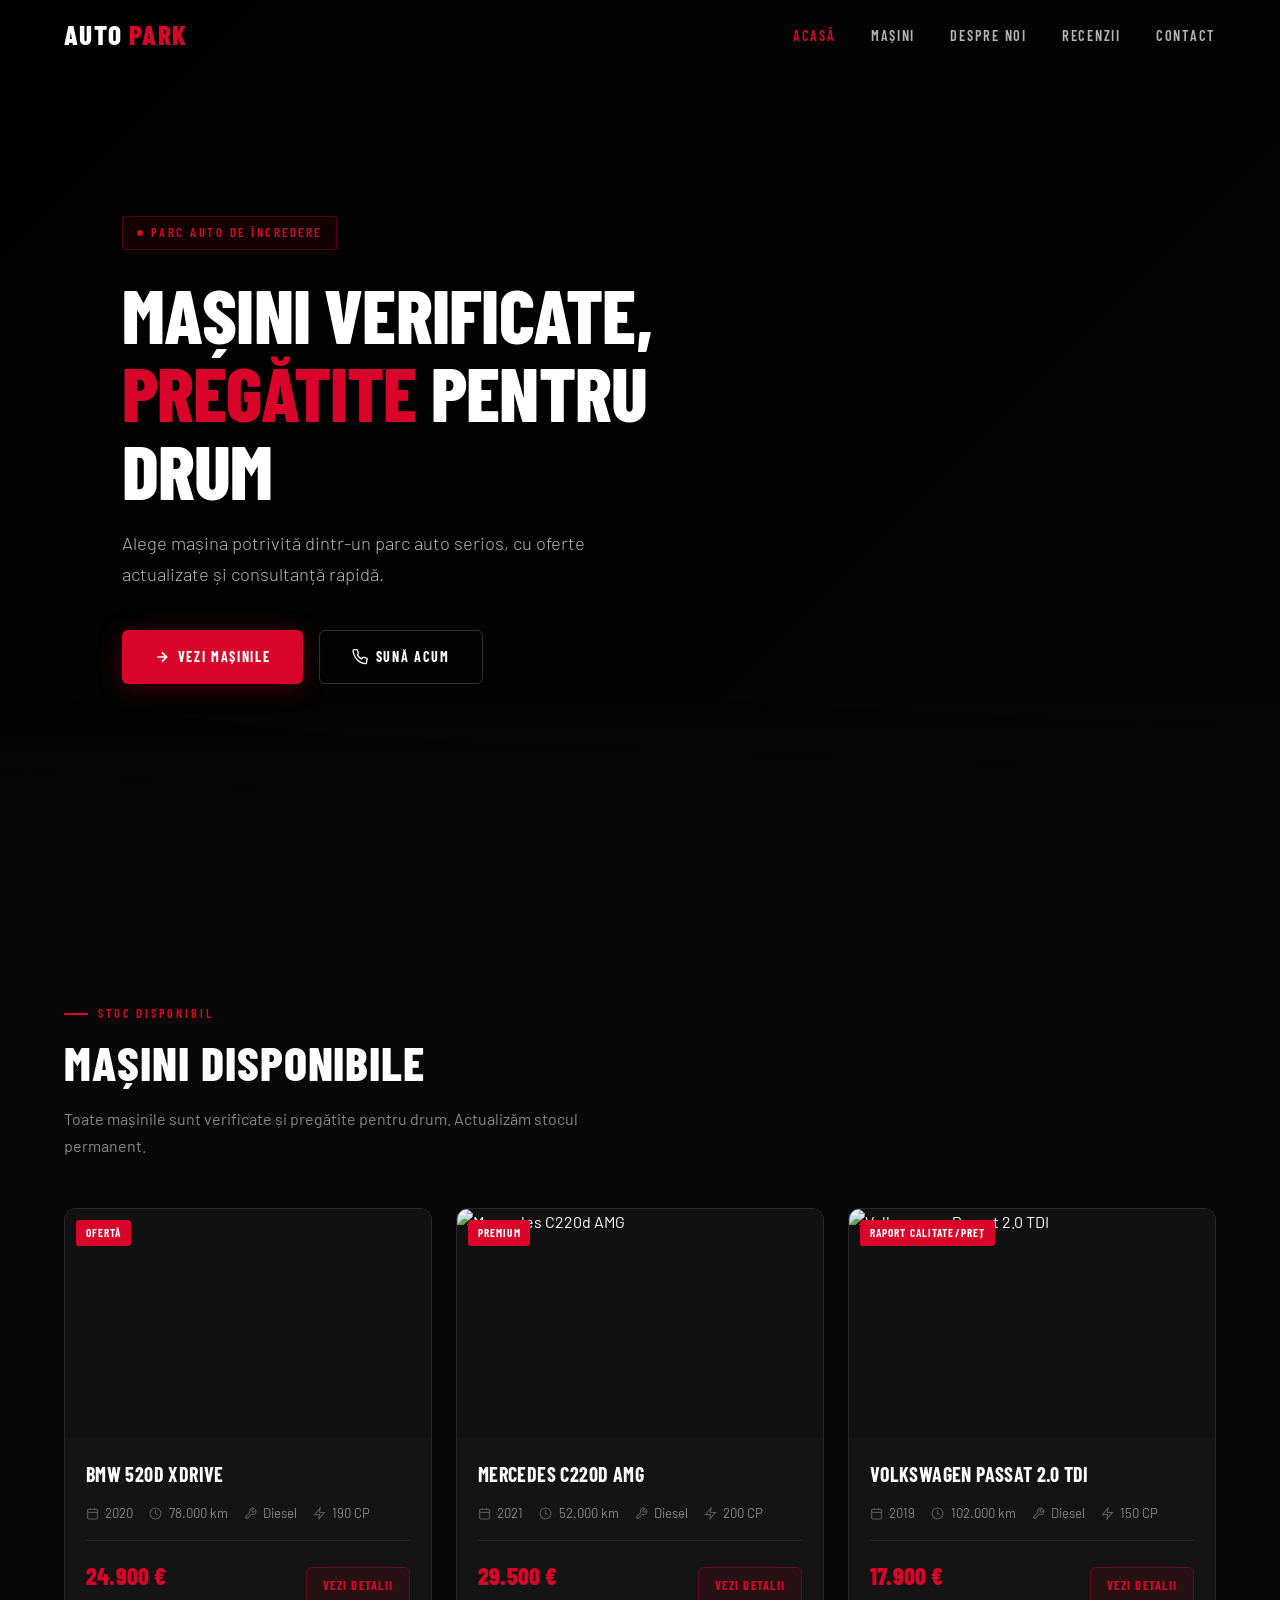
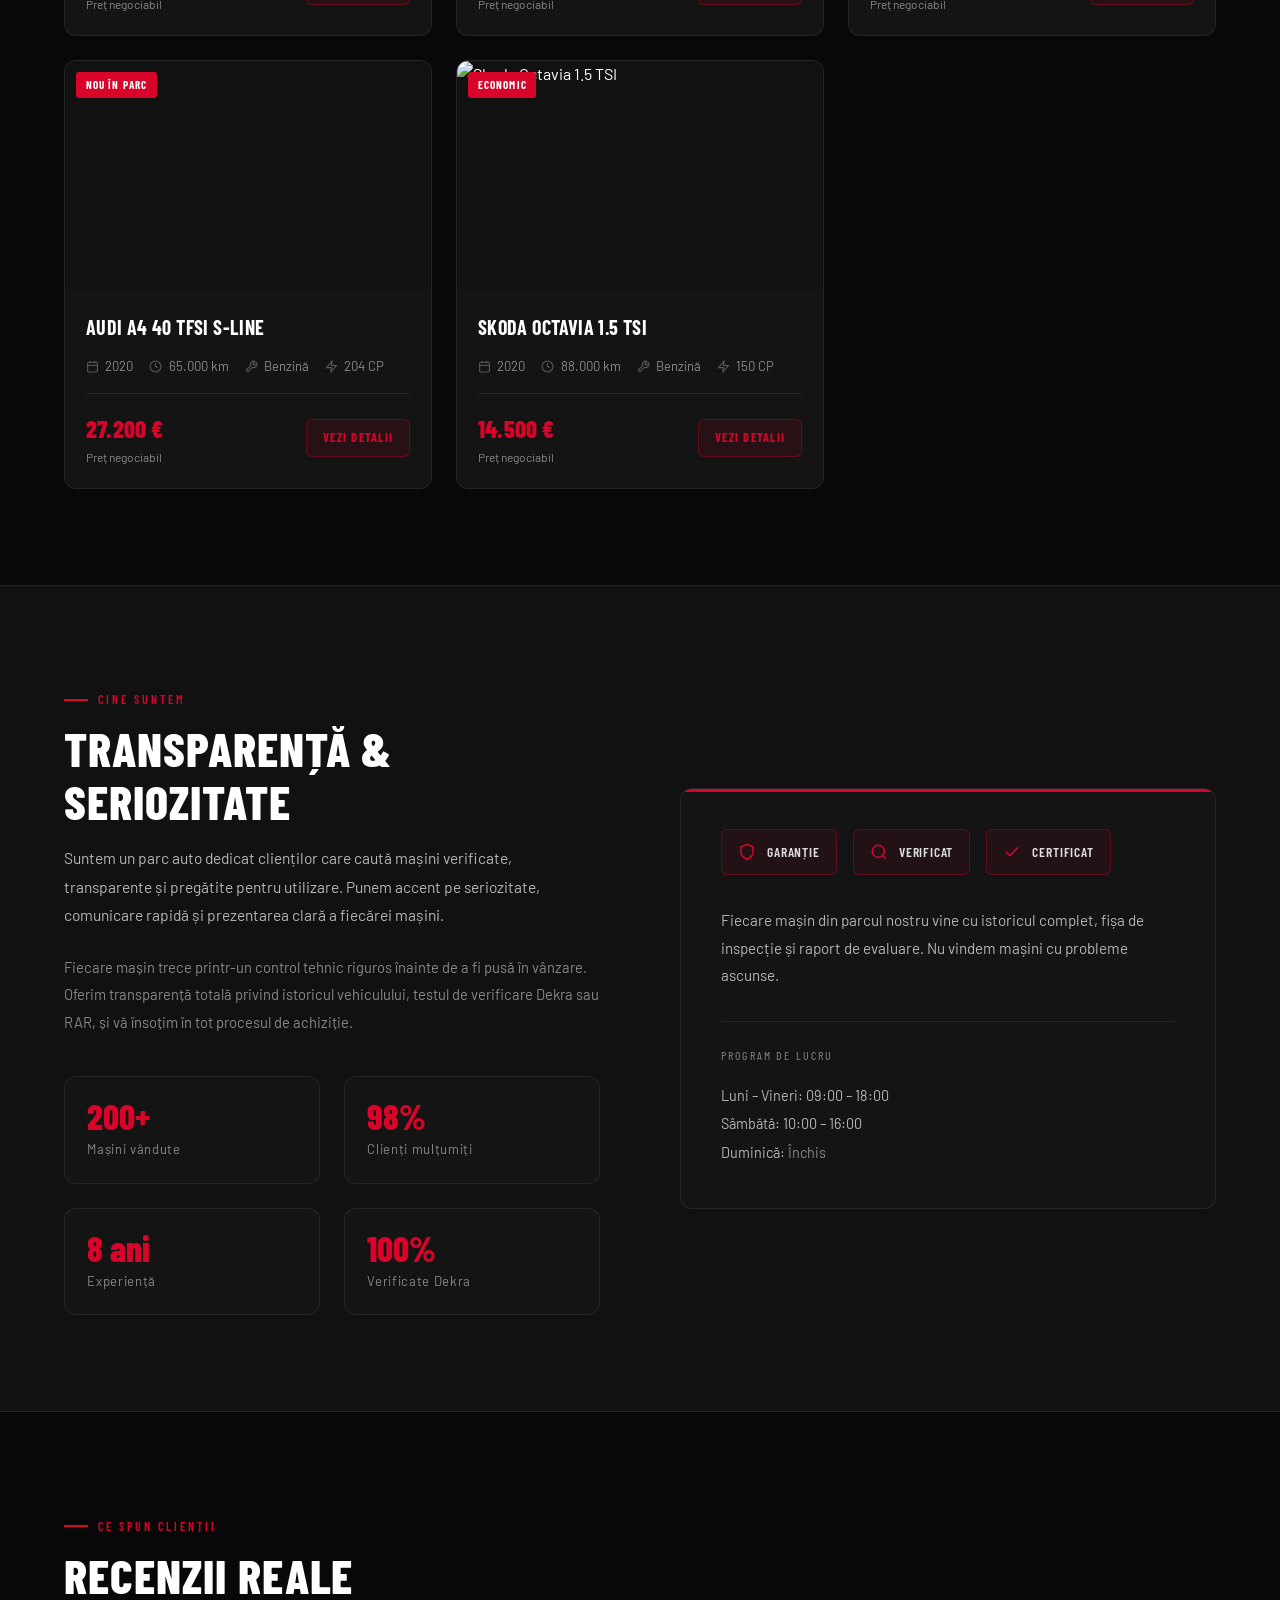
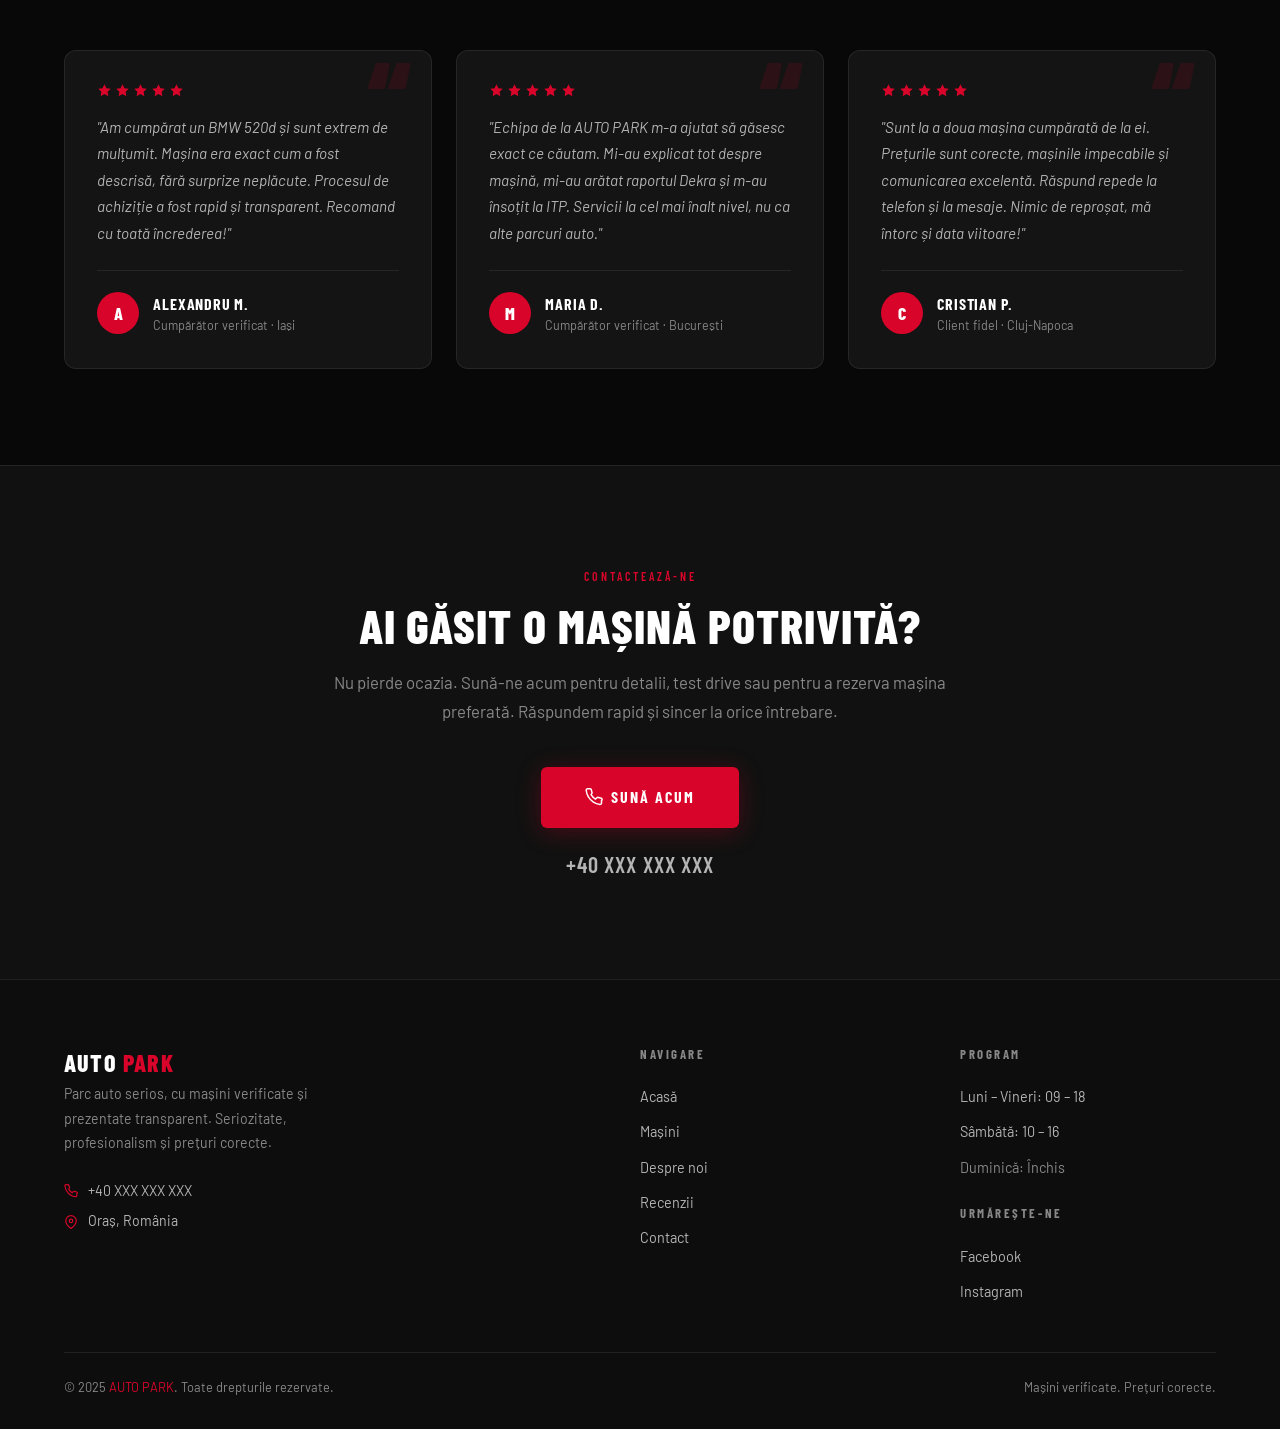
==== commit 5112338c: "Update index.html" ====
--- a/index.html
+++ b/index.html
@@ -49,19 +49,11 @@
   <!-- ===== HERO ===== -->
   <section class="hero">
     <div class="hero-video-wrap">
-      <video
-        src="video.mp4"
-        autoplay
-        muted
-        loop
-        playsinline
-        preload="auto"
-        aria-hidden="true"
-      ></video>
+
     </div>
     <div class="hero-overlay"></div>
     <div class="hero-content">
-      <div class="hero-badge fade-in-up">Parc auto verificat</div>
+      <div class="hero-badge fade-in-up">Parc auto de încredere</div>
       <h1 class="hero-title fade-in-up delay-1">
         Mașini verificate,<br><em>pregătite</em> pentru drum
       </h1>
--- a/style.css
+++ b/style.css
@@ -968,7 +968,6 @@
 
 /* ===== GALLERY ===== */
 .gallery {
-  position: sticky;
   top: calc(var(--nav-h) + 1.5rem);
 }
 
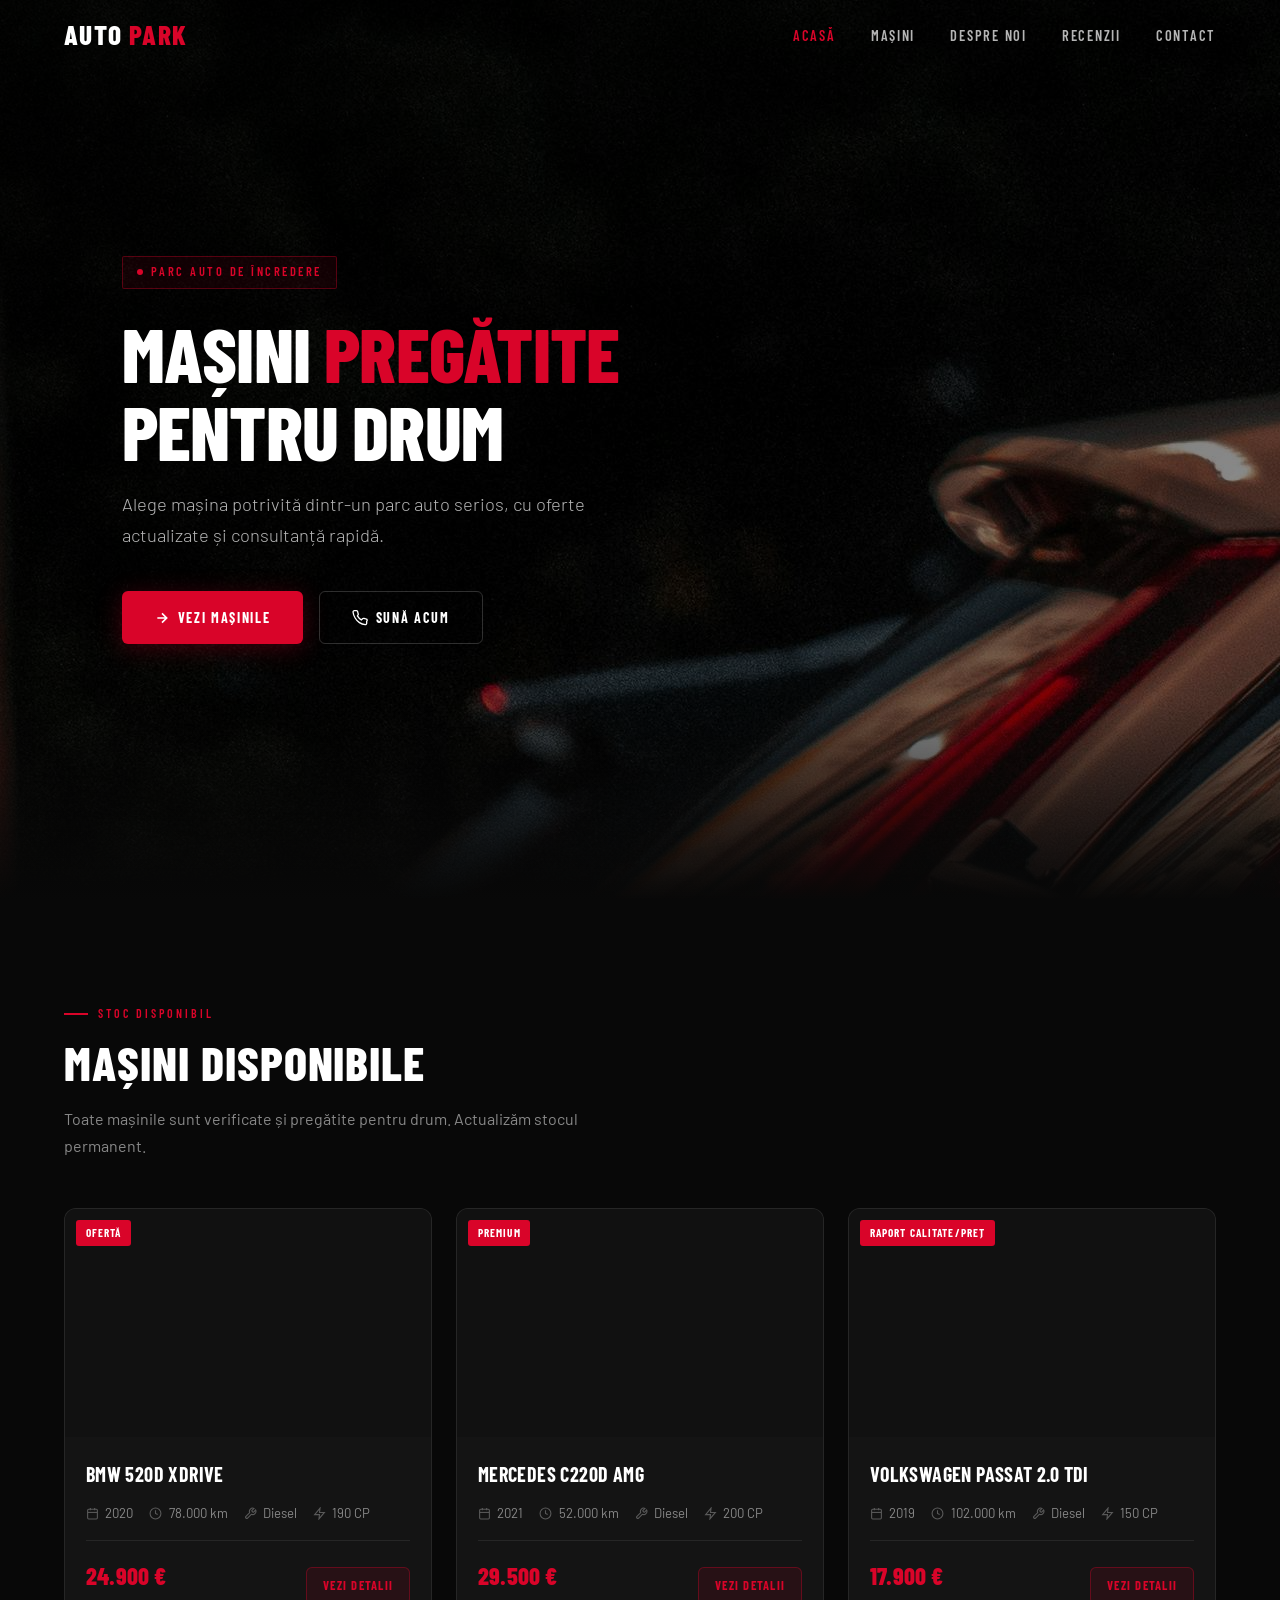
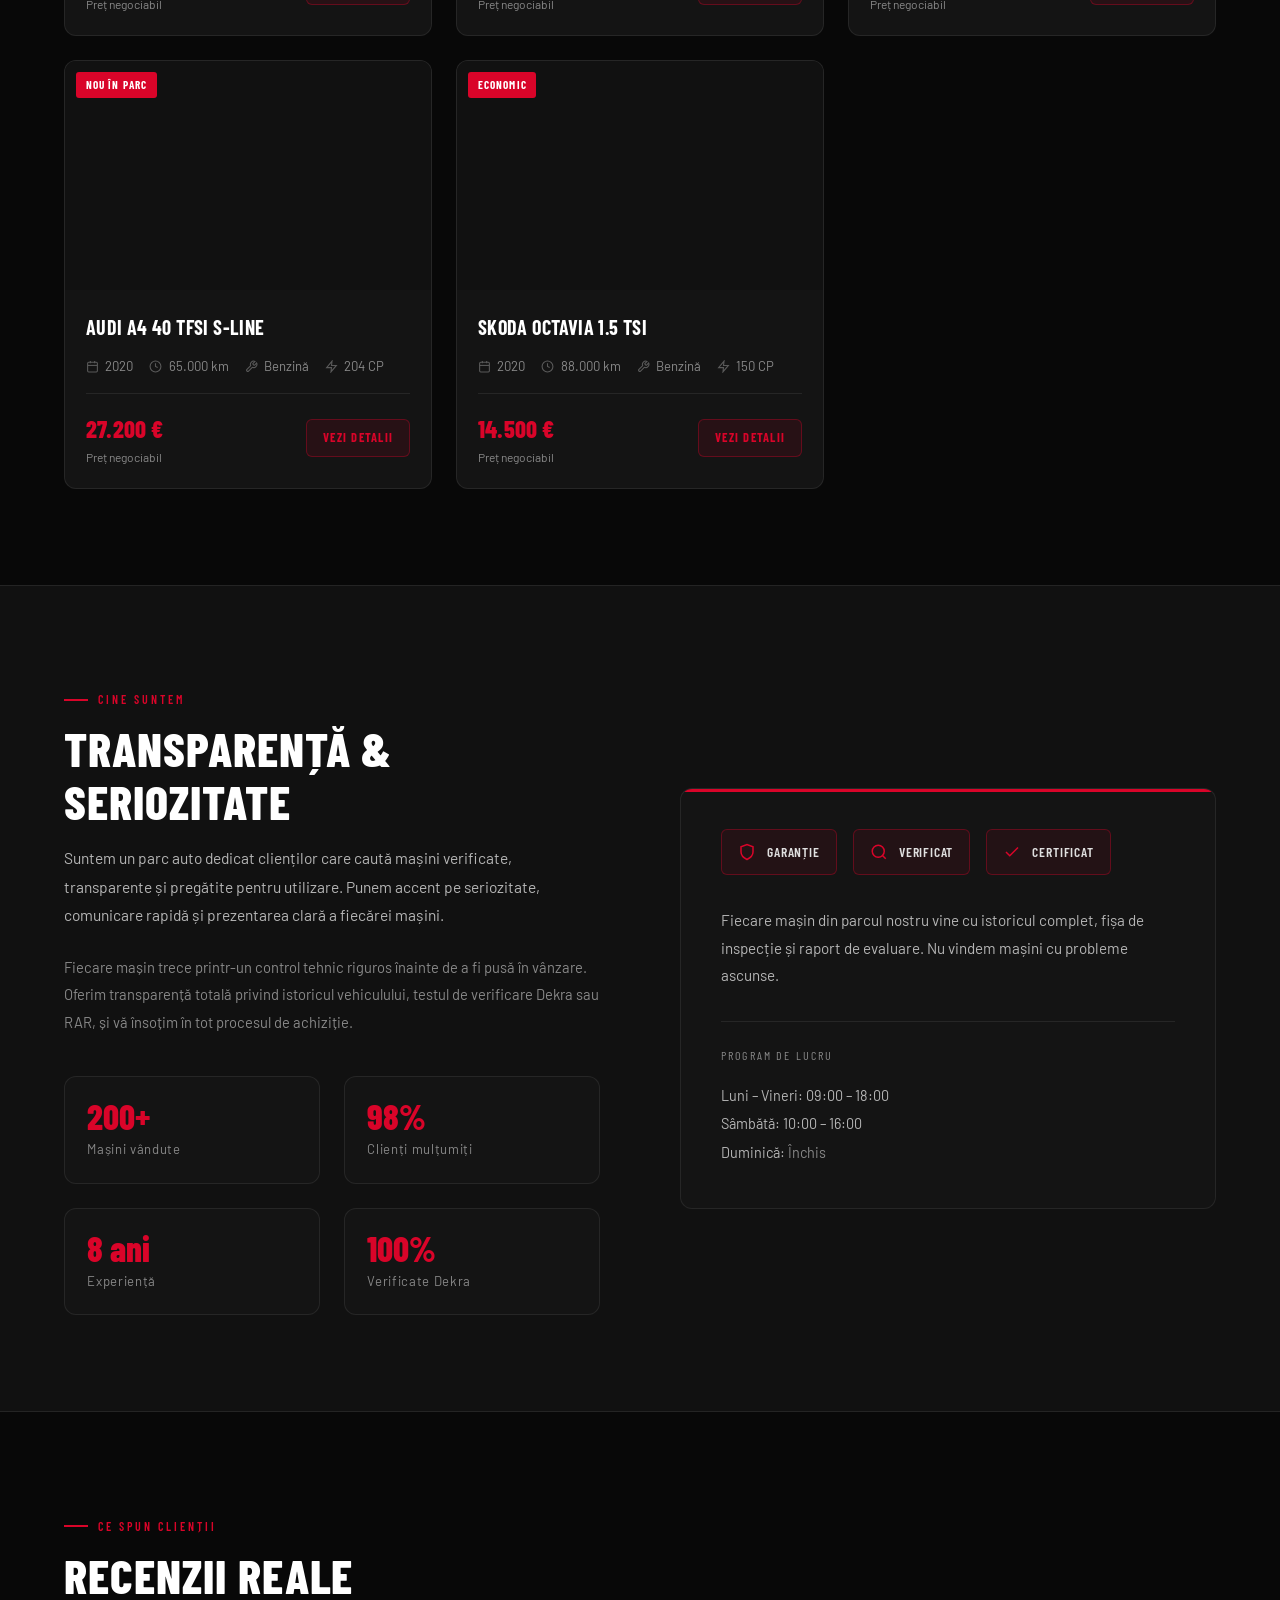
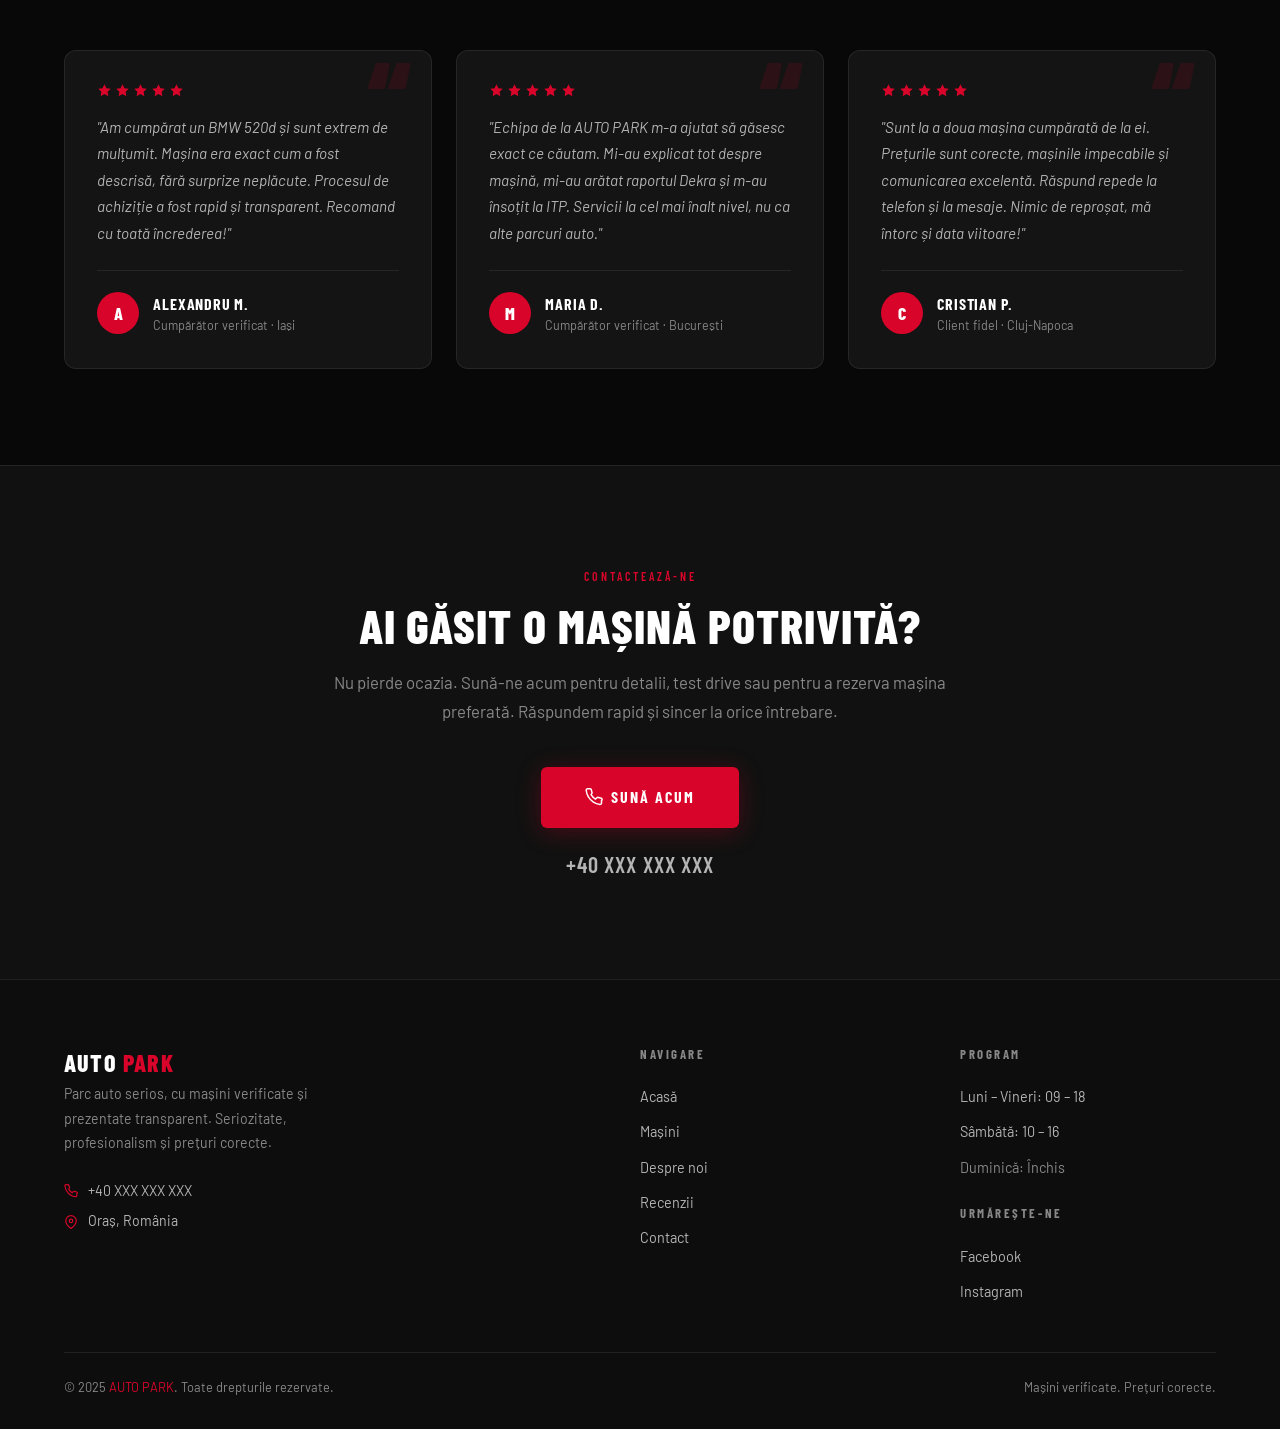
==== commit 15fbefeb: "Update index.html" ====
--- a/index.html
+++ b/index.html
@@ -55,7 +55,7 @@
     <div class="hero-content">
       <div class="hero-badge fade-in-up">Parc auto de încredere</div>
       <h1 class="hero-title fade-in-up delay-1">
-        Mașini verificate,<br><em>pregătite</em> pentru drum
+        Mașini <em>pregătite</em> pentru drum
       </h1>
       <p class="hero-subtitle fade-in-up delay-2">
         Alege mașina potrivită dintr-un parc auto serios, cu oferte actualizate și consultanță rapidă.
--- a/style.css
+++ b/style.css
@@ -242,11 +242,12 @@
   z-index: 0;
 }
 
-.hero-video-wrap video {
+.hero-video-wrap  {
   width: 100%;
   height: 100%;
   object-fit: cover;
   object-position: center;
+  background: url('heroimage.jpg');
 }
 
 .hero-overlay {
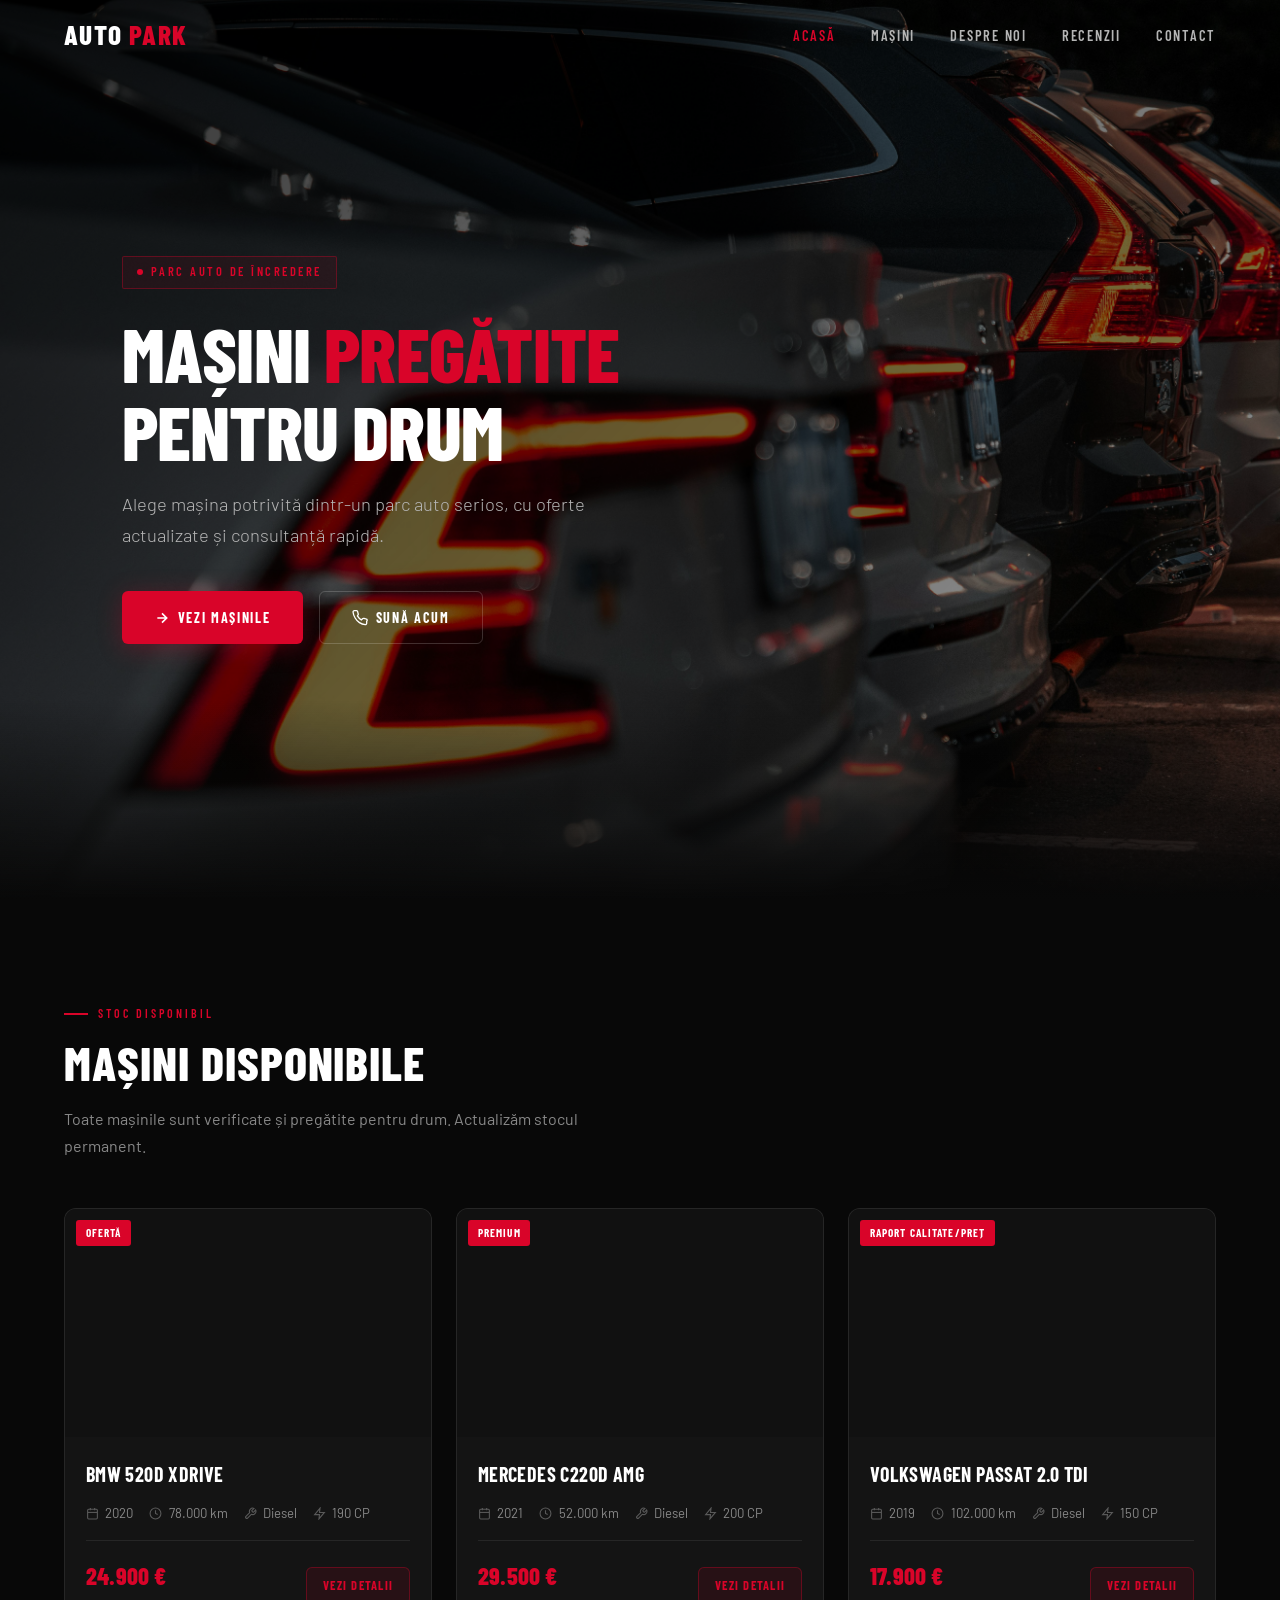
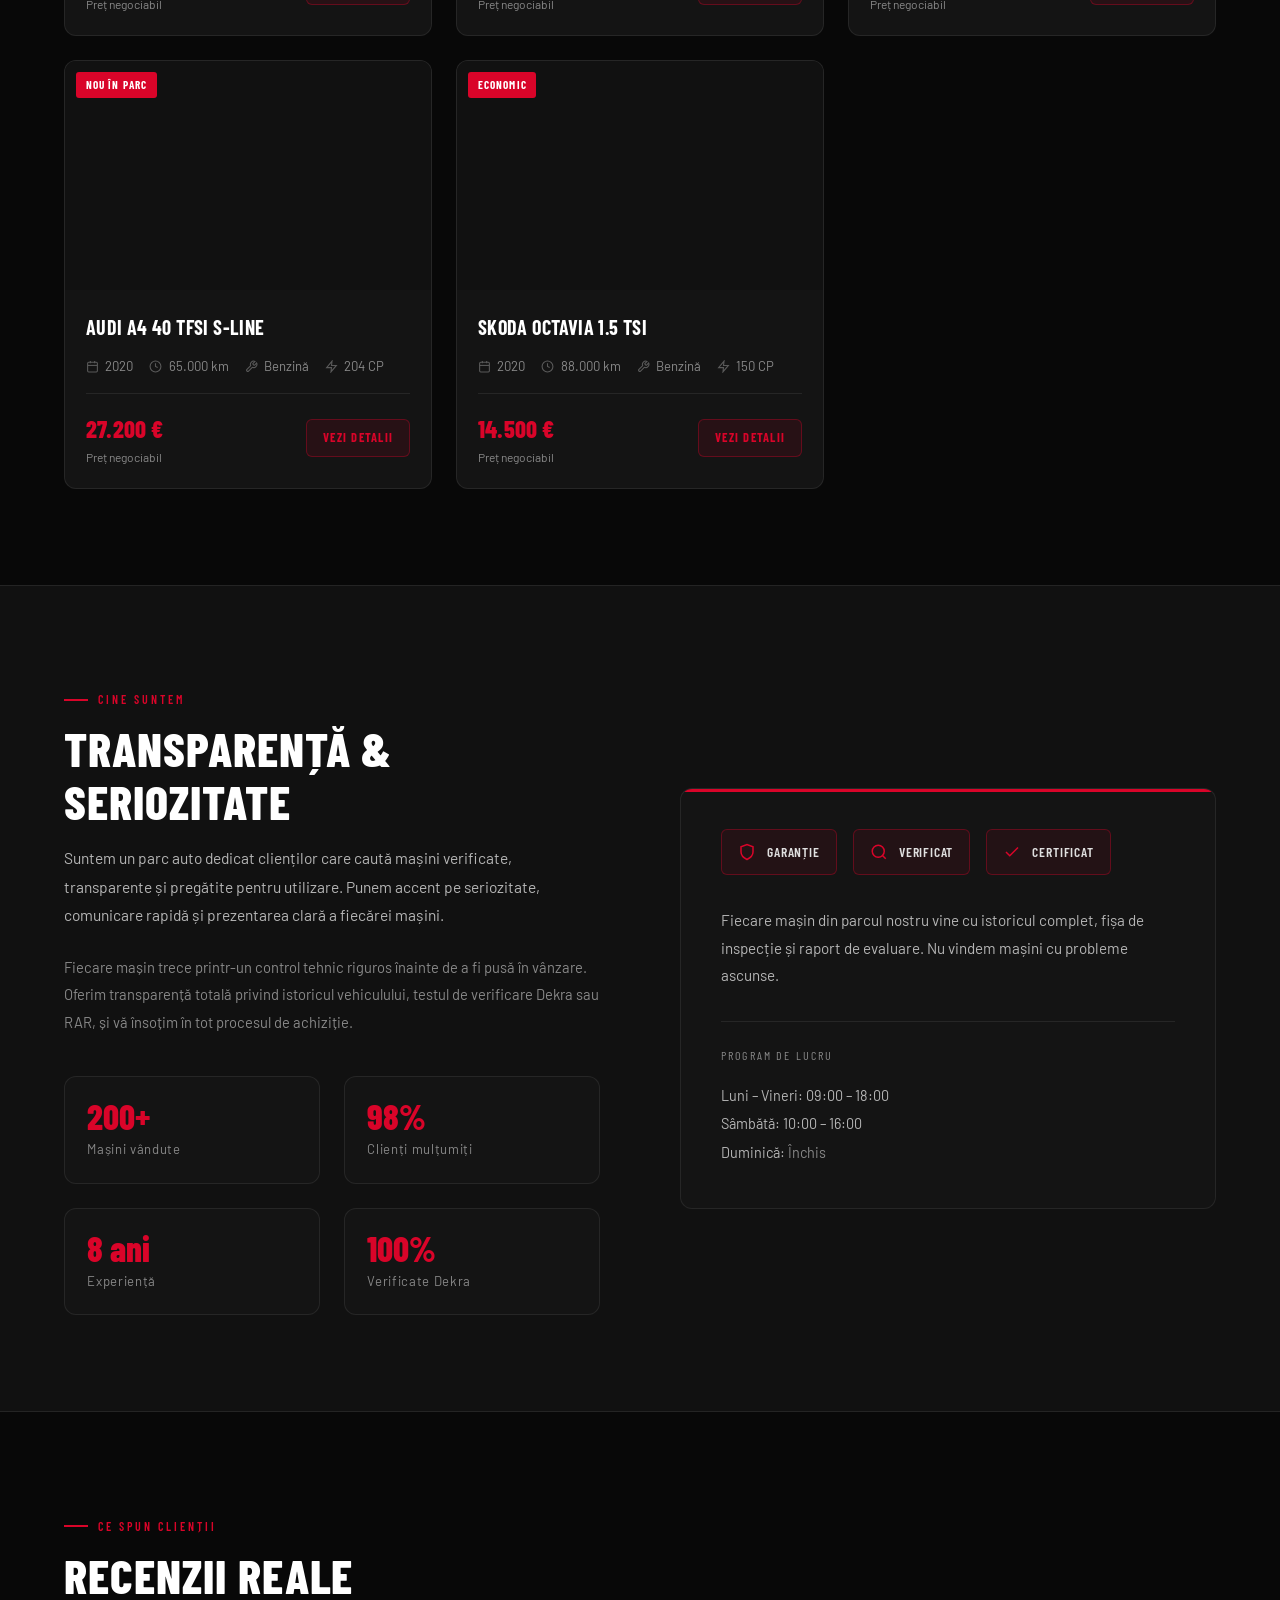
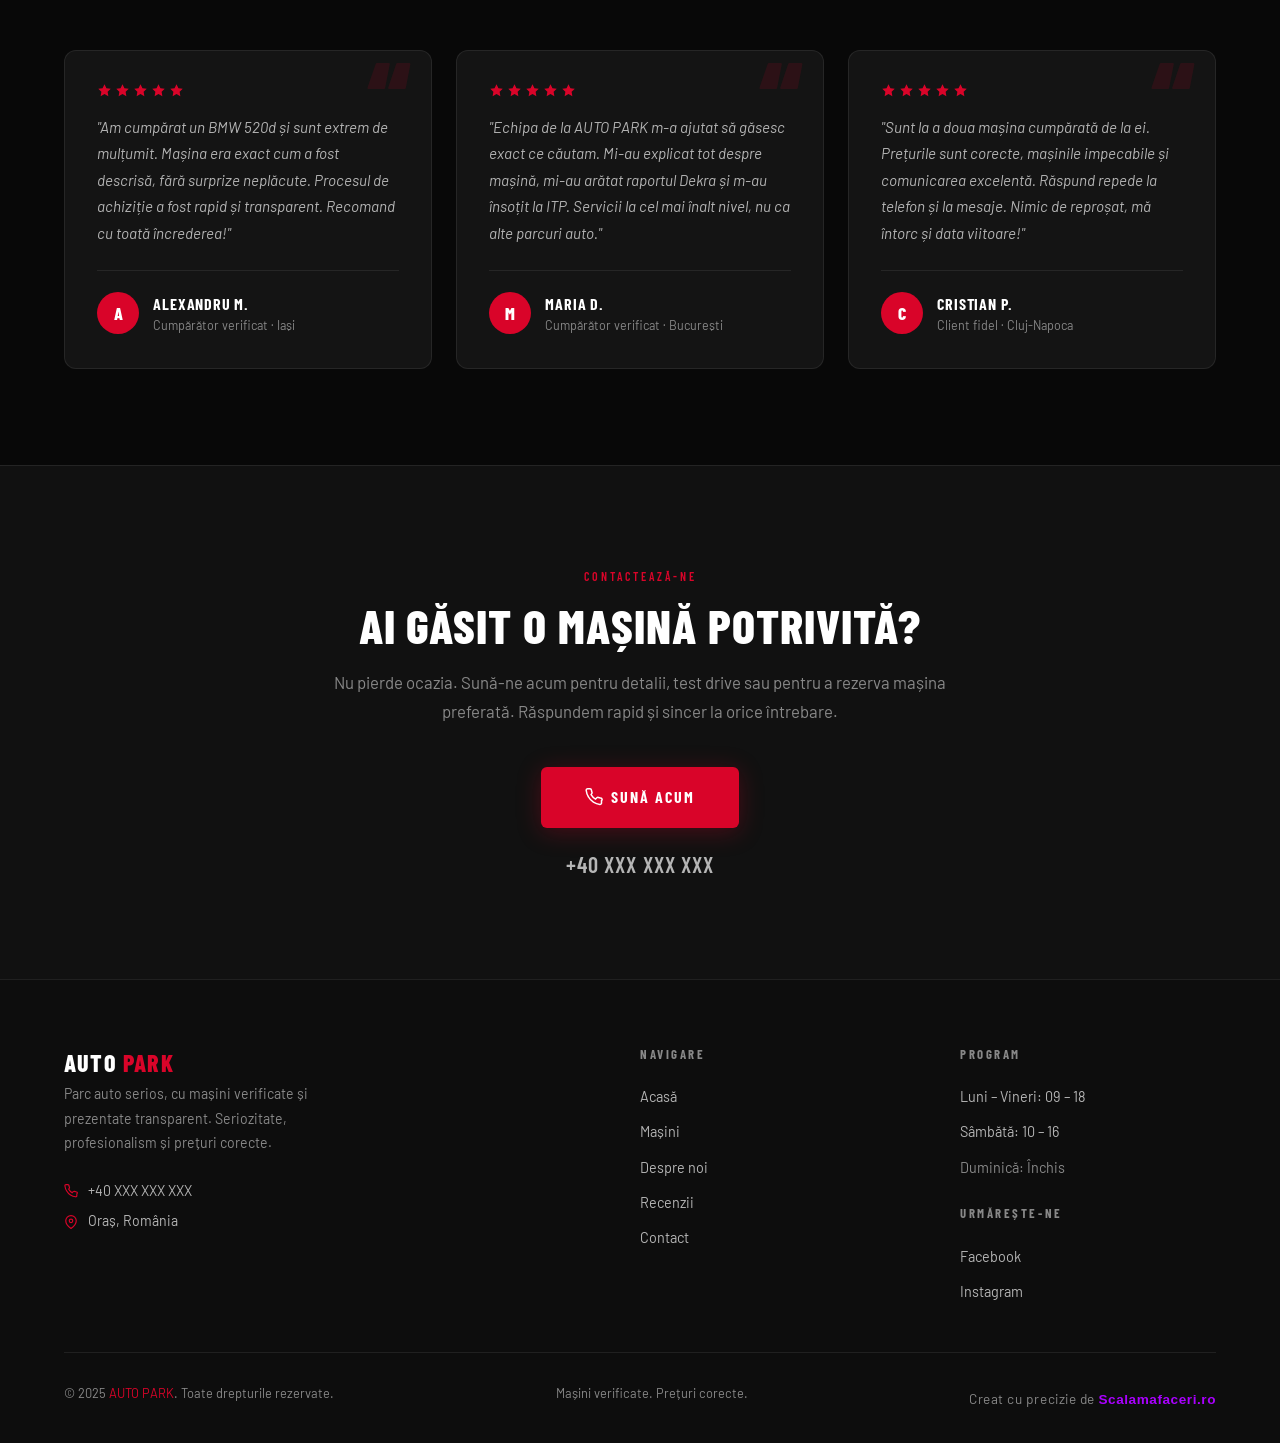
==== commit 52d998b9: "Update index.html" ====
--- a/index.html
+++ b/index.html
@@ -5,7 +5,7 @@
   <meta name="viewport" content="width=device-width, initial-scale=1.0">
 
   <!-- SEO Meta Tags -->
-  <title>Parc Auto | Mașini Verificate de Vânzare</title>
+  <title>Parc Auto | Mașini Pregătite pentru drum</title>
   <meta name="description" content="Descoperă mașini verificate, pregătite pentru drum, disponibile într-un parc auto serios. Vezi ofertele și sună pentru detalii.">
   <meta name="keywords" content="parc auto, masini de vanzare, autoturisme second hand, dealer auto, masini verificate">
   <meta name="author" content="AUTO PARK">
@@ -239,54 +239,126 @@
   </section>
 
   <!-- ===== FOOTER ===== -->
-  <footer class="footer">
-    <div class="footer-inner">
-      <div class="footer-brand">
-        <a href="index.html" class="nav-logo">AUTO <span>PARK</span></a>
-        <p>Parc auto serios, cu mașini verificate și prezentate transparent. Seriozitate, profesionalism și prețuri corecte.</p>
-        <div class="footer-contact-item">
-          <svg viewBox="0 0 24 24" fill="none" stroke="currentColor" stroke-width="2"><path d="M22 16.92v3a2 2 0 0 1-2.18 2 19.79 19.79 0 0 1-8.63-3.07A19.5 19.5 0 0 1 4.69 12a19.79 19.79 0 0 1-3.07-8.67A2 2 0 0 1 3.59 1h3a2 2 0 0 1 2 1.72c.127.96.361 1.903.7 2.81a2 2 0 0 1-.45 2.11L8.09 8.91a16 16 0 0 0 5.94 5.94l1.77-1.77a2 2 0 0 1 2.11-.45c.907.339 1.85.573 2.81.7A2 2 0 0 1 22 16.92z"/></svg>
-          +40 XXX XXX XXX
-        </div>
-        <div class="footer-contact-item">
-          <svg viewBox="0 0 24 24" fill="none" stroke="currentColor" stroke-width="2"><path d="M21 10c0 7-9 13-9 13s-9-6-9-13a9 9 0 0 1 18 0z"/><circle cx="12" cy="10" r="3"/></svg>
-          Oraș, România
-        </div>
-      </div>
-
-      <div class="footer-col">
-        <h4>Navigare</h4>
+<footer class="footer">
+  <div class="footer-inner">
+
+    <div class="footer-brand">
+
+      <a href="index.html" class="nav-logo">
+        AUTO <span>PARK</span>
+      </a>
+
+      <p>
+        Parc auto serios, cu mașini verificate și prezentate transparent.
+        Seriozitate, profesionalism și prețuri corecte.
+      </p>
+
+      <div class="footer-contact-item">
+        <svg viewBox="0 0 24 24" fill="none" stroke="currentColor" stroke-width="2">
+          <path d="M22 16.92v3a2 2 0 0 1-2.18 2 19.79 19.79 0 0 1-8.63-3.07A19.5 19.5 0 0 1 4.69 12a19.79 19.79 0 0 1-3.07-8.67A2 2 0 0 1 3.59 1h3a2 2 0 0 1 2 1.72c.127.96.361 1.903.7 2.81a2 2 0 0 1-.45 2.11L8.09 8.91a16 16 0 0 0 5.94 5.94l1.77-1.77a2 2 0 0 1 2.11-.45c.907.339 1.85.573 2.81.7A2 2 0 0 1 22 16.92z"/>
+        </svg>
+
+        +40 XXX XXX XXX
+      </div>
+
+      <div class="footer-contact-item">
+        <svg viewBox="0 0 24 24" fill="none" stroke="currentColor" stroke-width="2">
+          <path d="M21 10c0 7-9 13-9 13s-9-6-9-13a9 9 0 0 1 18 0z"/>
+          <circle cx="12" cy="10" r="3"/>
+        </svg>
+
+        Oraș, România
+      </div>
+
+    </div>
+
+    <div class="footer-col">
+
+      <h4>Navigare</h4>
+
+      <ul>
+        <li><a href="index.html">Acasă</a></li>
+        <li><a href="#masini">Mașini</a></li>
+        <li><a href="#despre">Despre noi</a></li>
+        <li><a href="#recenzii">Recenzii</a></li>
+        <li><a href="#contact">Contact</a></li>
+      </ul>
+
+    </div>
+
+    <div class="footer-col">
+
+      <h4>Program</h4>
+
+      <ul>
+        <li><a href="#">Luni – Vineri: 09 – 18</a></li>
+        <li><a href="#">Sâmbătă: 10 – 16</a></li>
+        <li><a href="#" style="color: var(--muted);">Duminică: Închis</a></li>
+      </ul>
+
+      <div style="margin-top: 1.5rem;">
+
+        <h4>Urmărește-ne</h4>
+
         <ul>
-          <li><a href="index.html">Acasă</a></li>
-          <li><a href="#masini">Mașini</a></li>
-          <li><a href="#despre">Despre noi</a></li>
-          <li><a href="#recenzii">Recenzii</a></li>
-          <li><a href="#contact">Contact</a></li>
+          <li><a href="#">Facebook</a></li>
+          <li><a href="#">Instagram</a></li>
         </ul>
-      </div>
-
-      <div class="footer-col">
-        <h4>Program</h4>
-        <ul>
-          <li><a href="#">Luni – Vineri: 09 – 18</a></li>
-          <li><a href="#">Sâmbătă: 10 – 16</a></li>
-          <li><a href="#" style="color: var(--muted);">Duminică: Închis</a></li>
-        </ul>
-        <div style="margin-top: 1.5rem;">
-          <h4>Urmărește-ne</h4>
-          <ul>
-            <li><a href="#">Facebook</a></li>
-            <li><a href="#">Instagram</a></li>
-          </ul>
-        </div>
-      </div>
-    </div>
-
-    <div class="footer-bottom">
-      <p class="footer-copy">© 2025 <span>AUTO PARK</span>. Toate drepturile rezervate.</p>
-      <p class="footer-copy">Mașini verificate. Prețuri corecte.</p>
-    </div>
-  </footer>
+
+      </div>
+
+    </div>
+
+  </div>
+
+  <div class="footer-bottom">
+
+    <p class="footer-copy">
+      © 2025 <span>AUTO PARK</span>. Toate drepturile rezervate.
+    </p>
+
+    <p class="footer-copy">
+      Mașini verificate. Prețuri corecte.
+    </p>
+
+    <p class="footer-crafted">
+      Creat cu precizie de
+      <a href="https://scalamafaceri.ro" target="_blank">
+        <span>Scalamafaceri.ro</span>
+      </a>
+    </p>
+
+  </div>
+</footer>
+
+<style>
+
+.footer-crafted {
+  margin-top: 0.7rem;
+  font-size: 0.85rem;
+  color: var(--muted);
+  text-align: center;
+  letter-spacing: 0.04em;
+}
+
+.footer-crafted a {
+  text-decoration: none;
+}
+
+.footer-crafted span {
+  color: #aa00ff;
+  transition: 0.25s ease;
+  font-weight: 600;
+}
+
+.footer-crafted span:hover {
+  color: #d84dff;
+  text-shadow:
+    0 0 8px rgba(170, 0, 255, 0.7),
+    0 0 18px rgba(170, 0, 255, 0.45);
+}
+
+</style>
 
   <script src="script.js"></script>
 </body>
--- a/style.css
+++ b/style.css
@@ -247,7 +247,8 @@
   height: 100%;
   object-fit: cover;
   object-position: center;
-  background: url('heroimage.jpg');
+  background: url('heroimage.jpg') center center / cover no-repeat;
+  transform: scaleX(-1);
 }
 
 .hero-overlay {
@@ -1073,7 +1074,6 @@
 
 /* ===== CAR DETAIL INFO ===== */
 .car-info-panel {
-  position: sticky;
   top: calc(var(--nav-h) + 1.5rem);
 }
 
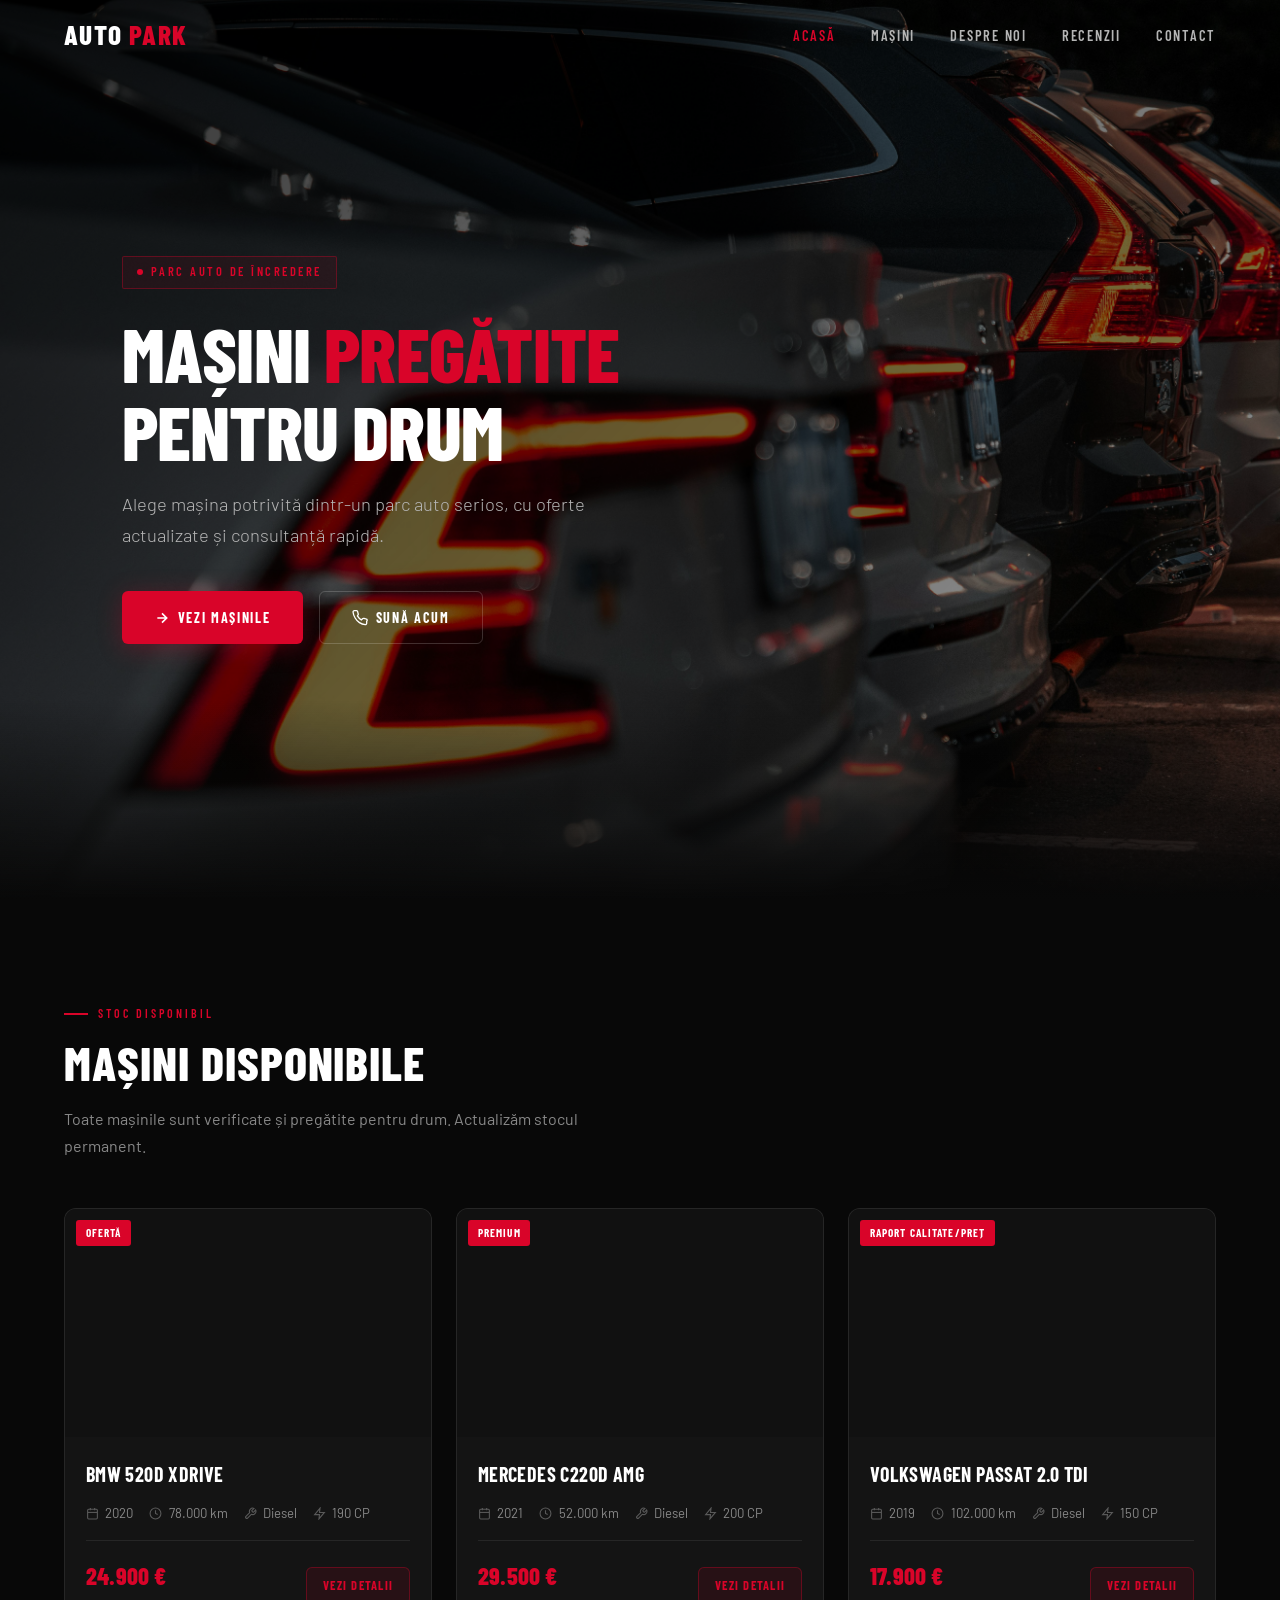
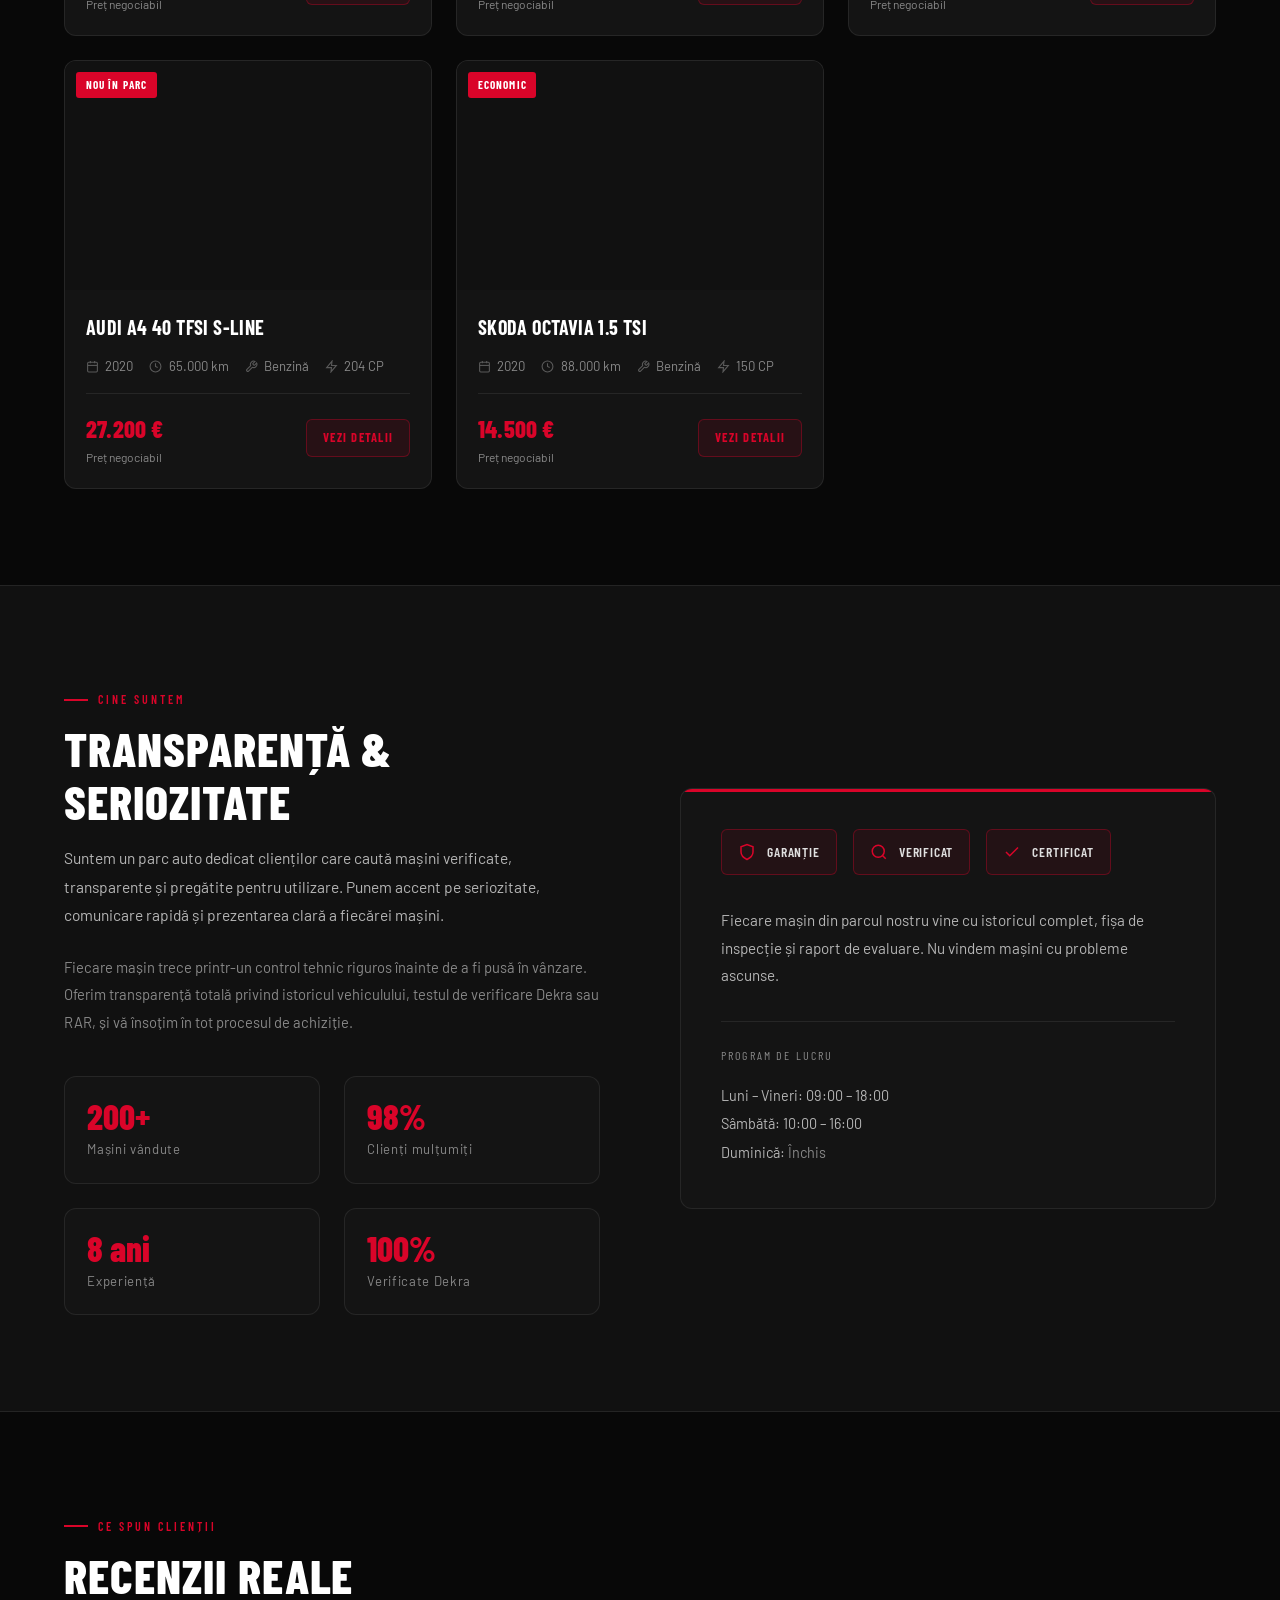
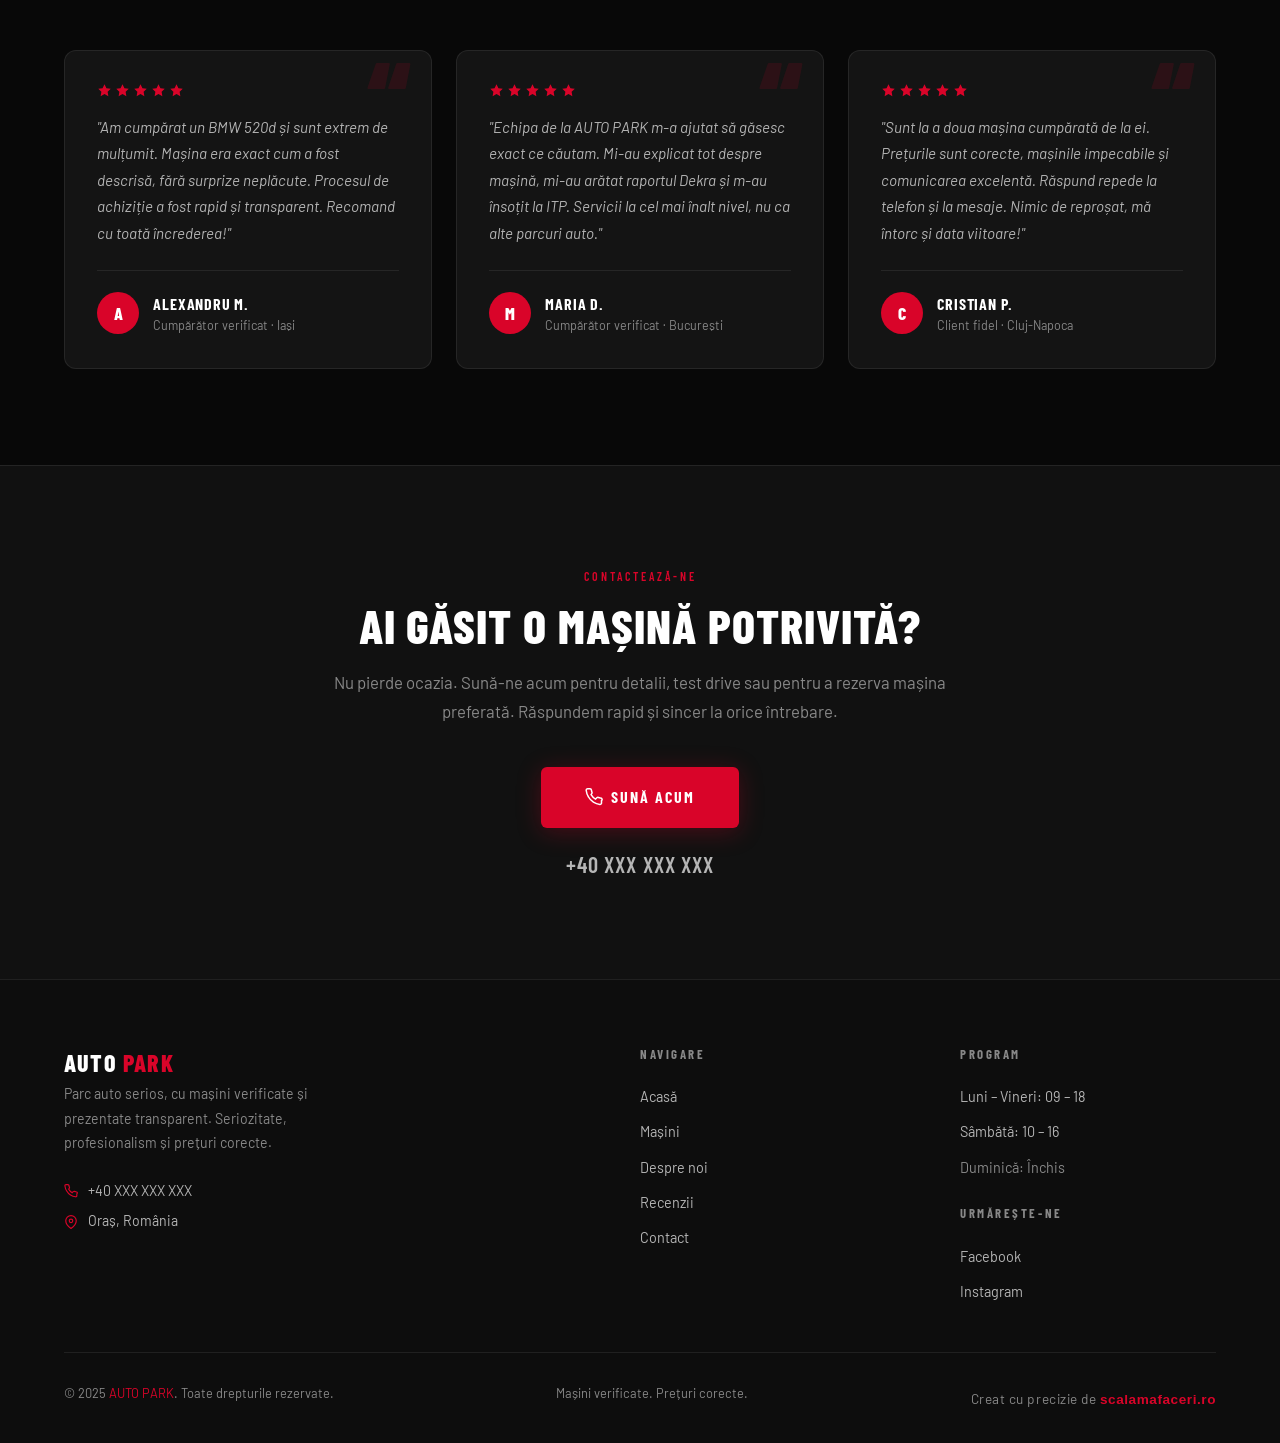
==== commit b8669ead: "Update index.html" ====
--- a/index.html
+++ b/index.html
@@ -321,12 +321,12 @@
       Mașini verificate. Prețuri corecte.
     </p>
 
-    <p class="footer-crafted">
-      Creat cu precizie de
-      <a href="https://scalamafaceri.ro" target="_blank">
-        <span>Scalamafaceri.ro</span>
-      </a>
-    </p>
+<p class="footer-crafted">
+  Creat cu precizie de
+  <a href="https://scalamafaceri.ro" target="_blank">
+    <span>scalamafaceri.ro</span>
+  </a>
+</p>
 
   </div>
 </footer>
@@ -346,16 +346,35 @@
 }
 
 .footer-crafted span {
-  color: #aa00ff;
+  color: #d90429;
   transition: 0.25s ease;
   font-weight: 600;
 }
 
 .footer-crafted span:hover {
-  color: #d84dff;
+  color: #ff365d;
   text-shadow:
-    0 0 8px rgba(170, 0, 255, 0.7),
-    0 0 18px rgba(170, 0, 255, 0.45);
+    0 0 8px rgba(217, 4, 41, 0.7),
+    0 0 18px rgba(217, 4, 41, 0.45);
+}
+
+/* MOBILE */
+@media (max-width: 768px) {
+
+  .footer-bottom {
+    display: flex !important;
+    flex-direction: column !important;
+    align-items: center !important;
+    justify-content: center !important;
+    text-align: center !important;
+  }
+
+  .footer-copy,
+  .footer-crafted {
+    width: 100% !important;
+    text-align: center !important;
+  }
+
 }
 
 </style>
